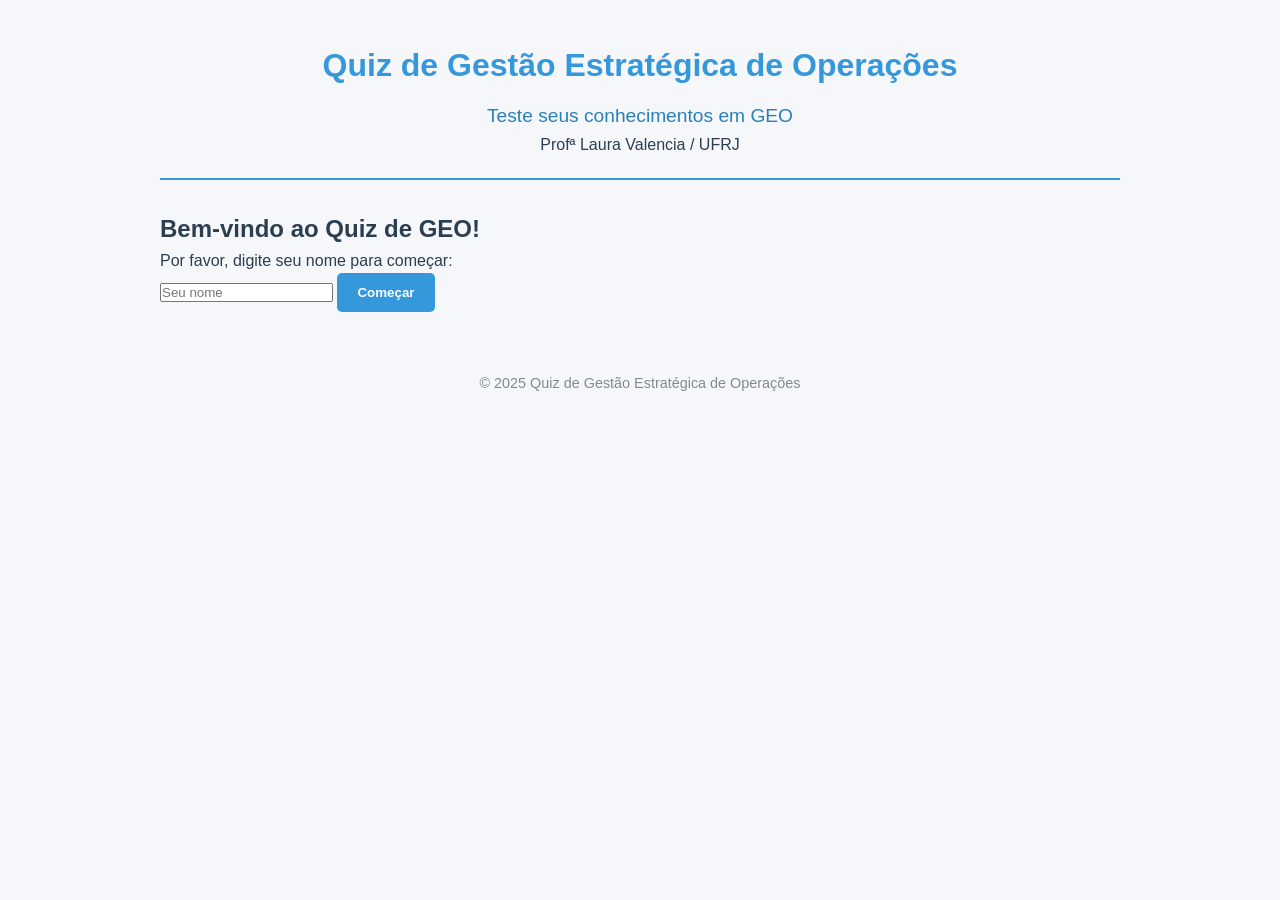
==== index.html @ 1c493c1f "Add files via upload" ====
<!DOCTYPE html>
<html lang="pt-BR">
<head>
    <meta charset="UTF-8">
    <meta name="viewport" content="width=device-width, initial-scale=1.0">
    <title>Quiz de Gestão Estratégica de Operações</title>
    <link rel="stylesheet" href="css/styles.css">
    <link rel="stylesheet" href="https://cdnjs.cloudflare.com/ajax/libs/font-awesome/6.0.0-beta3/css/all.min.css">
</head>
<body>
    <div class="container">
        <header>
            <h1>Quiz de Gestão Estratégica de Operações</h1>
            <p class="subtitle">Teste seus conhecimentos em GEO</p>
            <p class="author">Profª Laura Valencia / UFRJ</p>
        </header>

        <div id="login-screen" class="screen active">
            <div class="login-content">
                <h2>Bem-vindo ao Quiz de GEO!</h2>
                <p>Por favor, digite seu nome para começar:</p>
                <div class="login-form">
                    <input type="text" id="student-name" placeholder="Seu nome">
                    <button id="start-btn" class="action-btn">Começar</button>
                </div>
            </div>
        </div>

        <div id="intro-screen" class="screen">
            <div class="intro-content">
                <h2>Olá, <span id="welcome-name">Aluno</span>!</h2>
                <p>Este quiz contém questões sobre Gestão Estratégica de Operações divididas em 7 tópicos.</p>
                <p>Escolha um tópico para começar:</p>
                
                <div class="topic-grid">
                    <button class="topic-btn" data-topic="topic1">
                        <i class="fas fa-chart-line"></i>
                        <span>Tópico 1</span>
                    </button>
                    <button class="topic-btn" data-topic="topic2">
                        <i class="fas fa-cogs"></i>
                        <span>Tópico 2</span>
                    </button>
                    <button class="topic-btn" data-topic="topic3">
                        <i class="fas fa-tasks"></i>
                        <span>Tópico 3</span>
                    </button>
                    <button class="topic-btn" data-topic="topic4">
                        <i class="fas fa-industry"></i>
                        <span>Tópico 4</span>
                    </button>
                    <button class="topic-btn" data-topic="topic5">
                        <i class="fas fa-project-diagram"></i>
                        <span>Tópico 5</span>
                    </button>
                    <button class="topic-btn" data-topic="topic6">
                        <i class="fas fa-calendar-check"></i>
                        <span>Tópico 6</span>
                    </button>
                    <button class="topic-btn" data-topic="topic8">
                        <i class="fas fa-ship"></i>
                        <span>Tópico 8</span>
                    </button>
                </div>
                
                <div class="instructions">
                    <h3>Instruções:</h3>
                    <ul>
                        <li>Cada tópico contém questões de múltipla escolha, verdadeiro/falso e múltipla assertiva</li>
                        <li>Após responder, você verá a explicação da resposta correta</li>
                        <li>Ao final, você receberá sua pontuação</li>
                    </ul>
                </div>
            </div>
        </div>

        <div id="quiz-screen" class="screen">
            <div class="quiz-header">
                <h2 id="topic-title">Tópico</h2>
                <div class="progress-container">
                    <div class="progress-bar">
                        <div class="progress" id="progress-bar"></div>
                    </div>
                    <span id="question-counter">Questão 1 de 15</span>
                </div>
            </div>

            <div id="question-container">
                <h3 id="question-text">Texto da questão aparecerá aqui</h3>
                <div id="options-container">
                    <!-- Opções serão inseridas dinamicamente pelo JavaScript -->
                </div>
            </div>

            <div class="quiz-footer">
                <button id="home-btn" class="nav-btn"><i class="fas fa-home"></i> Voltar ao Menu</button>
                <div class="navigation-buttons">
                    <button id="prev-btn" class="nav-btn" disabled>Anterior</button>
                    <button id="next-btn" class="nav-btn">Próxima</button>
                </div>
                <button id="submit-btn" class="action-btn">Verificar Resposta</button>
            </div>
        </div>

        <div id="result-screen" class="screen">
            <div class="result-content">
                <h2>Resultados</h2>
                <div class="score-container">
                    <div class="score-circle">
                        <span id="score-value">0</span>
                        <span class="score-total">/15</span>
                    </div>
                    <p id="score-message">Mensagem baseada na pontuação</p>
                </div>

                <div class="result-details">
                    <h3>Detalhes do Desempenho</h3>
                    <div id="result-breakdown">
                        <!-- Detalhes serão inseridos dinamicamente pelo JavaScript -->
                    </div>
                </div>

                <div class="action-buttons">
                    <button id="review-btn" class="action-btn">Revisar Questões</button>
                    <button id="restart-btn" class="action-btn">Voltar ao Início</button>
                </div>
            </div>
        </div>

        <div id="review-screen" class="screen">
            <div class="review-header">
                <h2>Revisão de Questões</h2>
                <button id="back-to-results" class="nav-btn"><i class="fas fa-arrow-left"></i> Voltar aos Resultados</button>
            </div>
            <div id="review-container">
                <!-- Questões para revisão serão inseridas dinamicamente pelo JavaScript -->
            </div>
        </div>

        <footer>
            <p>&copy; 2025 Quiz de Gestão Estratégica de Operações</p>
        </footer>
    </div>

    <script src="js/questions.js"></script>
    <script src="js/app.js"></script>
</body>
</html>
---- css/styles.css ----
/* Estilos gerais */
:root {
    --primary-color: #3498db;
    --secondary-color: #2980b9;
    --accent-color: #e74c3c;
    --light-color: #ecf0f1;
    --dark-color: #2c3e50;
    --correct-color: #27ae60;
    --incorrect-color: #e74c3c;
    --neutral-color: #f39c12;
    --shadow: 0 4px 6px rgba(0, 0, 0, 0.1);
    --transition: all 0.3s ease;
}

* {
    margin: 0;
    padding: 0;
    box-sizing: border-box;
}

body {
    font-family: 'Segoe UI', Tahoma, Geneva, Verdana, sans-serif;
    line-height: 1.6;
    color: var(--dark-color);
    background-color: #f5f7fa;
    min-height: 100vh;
}

.container {
    max-width: 1000px;
    margin: 0 auto;
    padding: 20px;
}

header {
    text-align: center;
    margin-bottom: 30px;
    padding: 20px 0;
    border-bottom: 2px solid var(--primary-color);
}

header h1 {
    color: var(--primary-color);
    margin-bottom: 10px;
}

.subtitle {
    font-size: 1.2rem;
    color: var(--secondary-color);
}

/* Estilos para as telas */
.screen {
    display: none;
    opacity: 0;
    transform: translateY(20px);
    transition: var(--transition);
}

.screen.active {
    display: block;
    opacity: 1;
    transform: translateY(0);
}

/* Tela de introdução */
.intro-content {
    background-color: white;
    border-radius: 10px;
    padding: 30px;
    box-shadow: var(--shadow);
}

.intro-content h2 {
    color: var(--primary-color);
    margin-bottom: 20px;
    text-align: center;
}

.topic-grid {
    display: grid;
    grid-template-columns: repeat(auto-fit, minmax(150px, 1fr));
    gap: 20px;
    margin: 30px 0;
}

.topic-btn {
    display: flex;
    flex-direction: column;
    align-items: center;
    justify-content: center;
    padding: 20px;
    background-color: var(--light-color);
    border: none;
    border-radius: 10px;
    cursor: pointer;
    transition: var(--transition);
    height: 120px;
}

.topic-btn:hover {
    background-color: var(--primary-color);
    color: white;
    transform: translateY(-5px);
}

.topic-btn i {
    font-size: 2rem;
    margin-bottom: 10px;
}

.instructions {
    background-color: var(--light-color);
    border-radius: 10px;
    padding: 20px;
    margin-top: 30px;
}

.instructions h3 {
    color: var(--secondary-color);
    margin-bottom: 10px;
}

.instructions ul {
    padding-left: 20px;
}

/* Tela do quiz */
.quiz-header {
    display: flex;
    flex-direction: column;
    margin-bottom: 20px;
}

.quiz-header h2 {
    color: var(--primary-color);
    margin-bottom: 15px;
}

.progress-container {
    display: flex;
    align-items: center;
    margin-bottom: 20px;
}

.progress-bar {
    flex: 1;
    height: 10px;
    background-color: var(--light-color);
    border-radius: 5px;
    overflow: hidden;
    margin-right: 15px;
}

.progress {
    height: 100%;
    background-color: var(--primary-color);
    width: 0;
    transition: width 0.3s ease;
}

#question-container {
    background-color: white;
    border-radius: 10px;
    padding: 30px;
    margin-bottom: 20px;
    box-shadow: var(--shadow);
}

#question-text {
    margin-bottom: 20px;
}

.option {
    display: flex;
    align-items: flex-start;
    margin-bottom: 15px;
    padding: 15px;
    background-color: var(--light-color);
    border-radius: 8px;
    cursor: pointer;
    transition: var(--transition);
}

.option:hover {
    background-color: #d6e4f0;
}

.option.selected {
    background-color: var(--primary-color);
    color: white;
}

.option.correct {
    background-color: var(--correct-color);
    color: white;
}

.option.incorrect {
    background-color: var(--incorrect-color);
    color: white;
}

.option input {
    margin-right: 10px;
    margin-top: 3px;
}

.option-text {
    flex: 1;
}

.explanation {
    margin-top: 20px;
    padding: 15px;
    background-color: #f8f9fa;
    border-left: 4px solid var(--neutral-color);
    border-radius: 4px;
    display: none;
}

.explanation.show {
    display: block;
    animation: fadeIn 0.5s;
}

@keyframes fadeIn {
    from { opacity: 0; }
    to { opacity: 1; }
}

.quiz-footer {
    display: flex;
    justify-content: space-between;
    align-items: center;
    margin-top: 20px;
    flex-wrap: wrap;
}

.navigation-buttons {
    display: flex;
    gap: 10px;
}

.nav-btn, .action-btn {
    padding: 12px 20px;
    border: none;
    border-radius: 5px;
    cursor: pointer;
    transition: var(--transition);
    font-weight: 600;
}

.nav-btn {
    background-color: var(--light-color);
    color: var(--dark-color);
}

.nav-btn:hover:not(:disabled) {
    background-color: #d6e4f0;
}

.nav-btn:disabled {
    opacity: 0.5;
    cursor: not-allowed;
}

#home-btn {
    background-color: #e8f4ff;
    border: 1px solid #c0d8f0;
    color: var(--secondary-color);
}

#home-btn:hover {
    background-color: #d0e8ff;
}

.action-btn {
    background-color: var(--primary-color);
    color: white;
}

.action-btn:hover {
    background-color: var(--secondary-color);
}

/* Tela de resultados */
.result-content {
    background-color: white;
    border-radius: 10px;
    padding: 30px;
    box-shadow: var(--shadow);
    text-align: center;
}

.result-content h2 {
    color: var(--primary-color);
    margin-bottom: 30px;
}

.score-container {
    display: flex;
    flex-direction: column;
    align-items: center;
    margin-bottom: 30px;
}

.score-circle {
    width: 150px;
    height: 150px;
    border-radius: 50%;
    background-color: var(--light-color);
    display: flex;
    flex-direction: column;
    justify-content: center;
    align-items: center;
    margin-bottom: 20px;
    box-shadow: var(--shadow);
    position: relative;
}

#score-value {
    font-size: 3rem;
    font-weight: bold;
    color: var(--primary-color);
}

.score-total {
    font-size: 1.5rem;
    color: var(--secondary-color);
}

#score-message {
    font-size: 1.2rem;
    font-weight: 600;
}

.result-details {
    text-align: left;
    margin: 30px 0;
}

.result-details h3 {
    color: var(--secondary-color);
    margin-bottom: 15px;
    text-align: center;
}

.result-item {
    display: flex;
    justify-content: space-between;
    padding: 10px;
    border-bottom: 1px solid #eee;
}

.result-item:last-child {
    border-bottom: none;
}

.result-question {
    flex: 1;
}

.result-status {
    font-weight: bold;
}

.result-status.correct {
    color: var(--correct-color);
}

.result-status.incorrect {
    color: var(--incorrect-color);
}

.action-buttons {
    display: flex;
    justify-content: center;
    gap: 20px;
    margin-top: 30px;
}

/* Tela de revisão */
.review-header {
    display: flex;
    justify-content: space-between;
    align-items: center;
    margin-bottom: 20px;
}

.review-question {
    background-color: white;
    border-radius: 10px;
    padding: 20px;
    margin-bottom: 20px;
    box-shadow: var(--shadow);
}

.review-question h3 {
    margin-bottom: 15px;
    color: var(--dark-color);
}

.review-options {
    margin-bottom: 15px;
}

.review-option {
    padding: 10px;
    margin-bottom: 10px;
    border-radius: 5px;
}

.review-option.correct {
    background-color: rgba(39, 174, 96, 0.2);
    border-left: 4px solid var(--correct-color);
}

.review-option.incorrect {
    background-color: rgba(231, 76, 60, 0.2);
    border-left: 4px solid var(--incorrect-color);
}

.review-option.selected {
    font-weight: bold;
}

.review-explanation {
    background-color: #f8f9fa;
    padding: 15px;
    border-radius: 5px;
    border-left: 4px solid var(--neutral-color);
}

/* Footer */
footer {
    text-align: center;
    margin-top: 40px;
    padding: 20px 0;
    color: #7f8c8d;
    font-size: 0.9rem;
}

/* Responsividade */
@media (max-width: 768px) {
    .container {
        padding: 15px;
    }
    
    header {
        padding: 15px 0;
    }
    
    header h1 {
        font-size: 1.8rem;
    }
    
    .topic-grid {
        grid-template-columns: repeat(2, 1fr);
    }
    
    .quiz-footer {
        flex-direction: column;
        gap: 10px;
    }
    
    .nav-btn, .action-btn {
        width: 100%;
        margin-bottom: 10px;
    }
    
    .action-buttons {
        flex-direction: column;
    }
    
    .score-circle {
        width: 120px;
        height: 120px;
    }
    
    .navigation-buttons {
        width: 100%;
        justify-content: space-between;
    }
}

@media (max-width: 480px) {
    header h1 {
        font-size: 1.5rem;
    }
    
    .topic-grid {
        grid-template-columns: 1fr;
    }
    
    #question-container {
        padding: 20px;
    }
    
    .option {
        padding: 12px;
    }
}
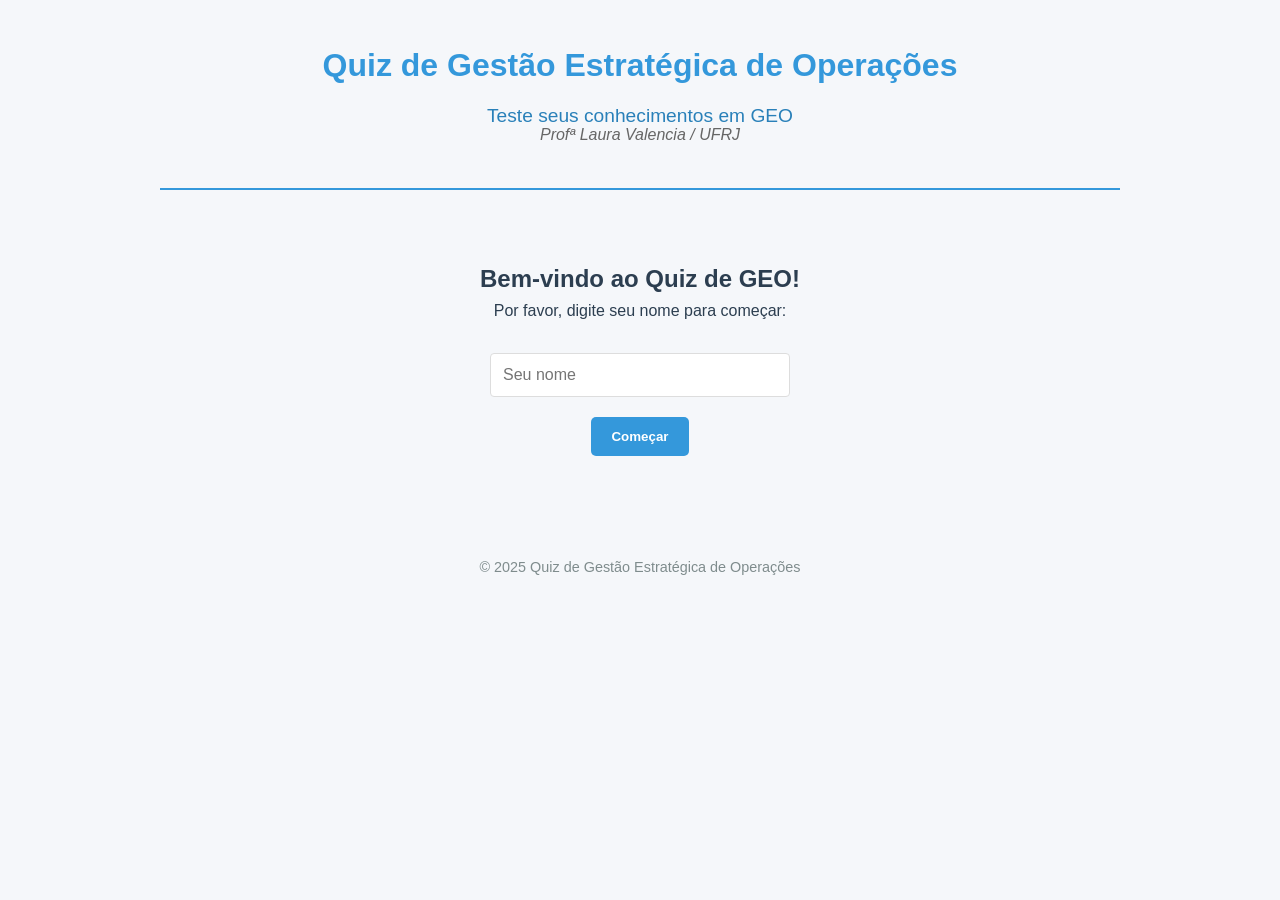
==== commit ab4a0a13: "Add files via upload" ====
--- a/index.html
+++ b/index.html
@@ -5,6 +5,7 @@
     <meta name="viewport" content="width=device-width, initial-scale=1.0">
     <title>Quiz de Gestão Estratégica de Operações</title>
     <link rel="stylesheet" href="css/styles.css">
+    <link rel="stylesheet" href="css/login-styles.css">
     <link rel="stylesheet" href="https://cdnjs.cloudflare.com/ajax/libs/font-awesome/6.0.0-beta3/css/all.min.css">
 </head>
 <body>
--- a/css/login-styles.css
+++ b/css/login-styles.css
@@ -0,0 +1,32 @@
+.author {
+    font-style: italic;
+    color: #666;
+    text-align: center;
+    margin-top: -10px;
+    margin-bottom: 20px;
+}
+
+/* Estilos para a tela de login */
+.login-content {
+    text-align: center;
+    padding: 40px 20px;
+}
+
+.login-form {
+    margin-top: 30px;
+}
+
+.login-form input {
+    padding: 12px;
+    width: 80%;
+    max-width: 300px;
+    border: 1px solid #ddd;
+    border-radius: 4px;
+    font-size: 16px;
+    margin-bottom: 20px;
+}
+
+#start-btn {
+    display: block;
+    margin: 0 auto;
+}
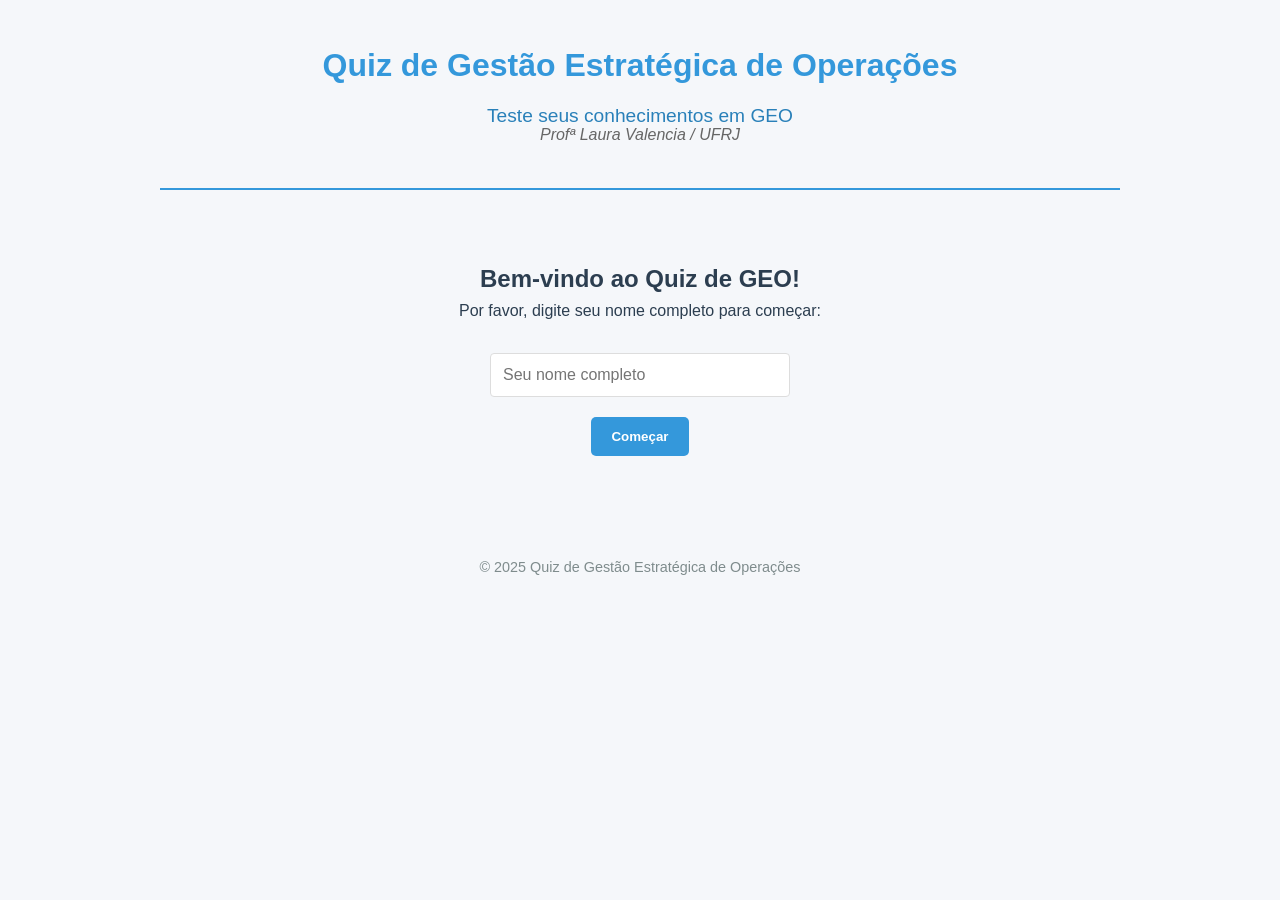
==== commit ca141836: "Add files via upload" ====
--- a/index.html
+++ b/index.html
@@ -19,9 +19,9 @@
         <div id="login-screen" class="screen active">
             <div class="login-content">
                 <h2>Bem-vindo ao Quiz de GEO!</h2>
-                <p>Por favor, digite seu nome para começar:</p>
+                <p>Por favor, digite seu nome completo para começar:</p>
                 <div class="login-form">
-                    <input type="text" id="student-name" placeholder="Seu nome">
+                    <input type="text" id="student-name" placeholder="Seu nome completo">
                     <button id="start-btn" class="action-btn">Começar</button>
                 </div>
             </div>
@@ -30,44 +30,36 @@
         <div id="intro-screen" class="screen">
             <div class="intro-content">
                 <h2>Olá, <span id="welcome-name">Aluno</span>!</h2>
-                <p>Este quiz contém questões sobre Gestão Estratégica de Operações divididas em 7 tópicos.</p>
+                <p>Este quiz contém questões sobre Gestão Estratégica de Operações divididas em 5 tópicos.</p>
                 <p>Escolha um tópico para começar:</p>
                 
                 <div class="topic-grid">
-                    <button class="topic-btn" data-topic="topic1">
-                        <i class="fas fa-chart-line"></i>
-                        <span>Tópico 1</span>
-                    </button>
-                    <button class="topic-btn" data-topic="topic2">
-                        <i class="fas fa-cogs"></i>
-                        <span>Tópico 2</span>
-                    </button>
                     <button class="topic-btn" data-topic="topic3">
                         <i class="fas fa-tasks"></i>
-                        <span>Tópico 3</span>
+                        <span>Tópico 3: Introdução à GEO</span>
                     </button>
                     <button class="topic-btn" data-topic="topic4">
                         <i class="fas fa-industry"></i>
-                        <span>Tópico 4</span>
+                        <span>Tópico 4: Localização Industrial</span>
                     </button>
                     <button class="topic-btn" data-topic="topic5">
                         <i class="fas fa-project-diagram"></i>
-                        <span>Tópico 5</span>
+                        <span>Tópico 5: Arranjo Físico</span>
                     </button>
                     <button class="topic-btn" data-topic="topic6">
                         <i class="fas fa-calendar-check"></i>
-                        <span>Tópico 6</span>
+                        <span>Tópico 6: PCP</span>
                     </button>
                     <button class="topic-btn" data-topic="topic8">
                         <i class="fas fa-ship"></i>
-                        <span>Tópico 8</span>
+                        <span>Tópico 8: Jogo do Barco</span>
                     </button>
                 </div>
                 
                 <div class="instructions">
                     <h3>Instruções:</h3>
                     <ul>
-                        <li>Cada tópico contém questões de múltipla escolha, verdadeiro/falso e múltipla assertiva</li>
+                        <li>Cada tópico contém 25 questões de múltipla escolha, verdadeiro/falso e múltipla assertiva</li>
                         <li>Após responder, você verá a explicação da resposta correta</li>
                         <li>Ao final, você receberá sua pontuação</li>
                     </ul>
@@ -82,7 +74,7 @@
                     <div class="progress-bar">
                         <div class="progress" id="progress-bar"></div>
                     </div>
-                    <span id="question-counter">Questão 1 de 15</span>
+                    <span id="question-counter">Questão 1 de 25</span>
                 </div>
             </div>
 
@@ -109,7 +101,7 @@
                 <div class="score-container">
                     <div class="score-circle">
                         <span id="score-value">0</span>
-                        <span class="score-total">/15</span>
+                        <span class="score-total">/25</span>
                     </div>
                     <p id="score-message">Mensagem baseada na pontuação</p>
                 </div>
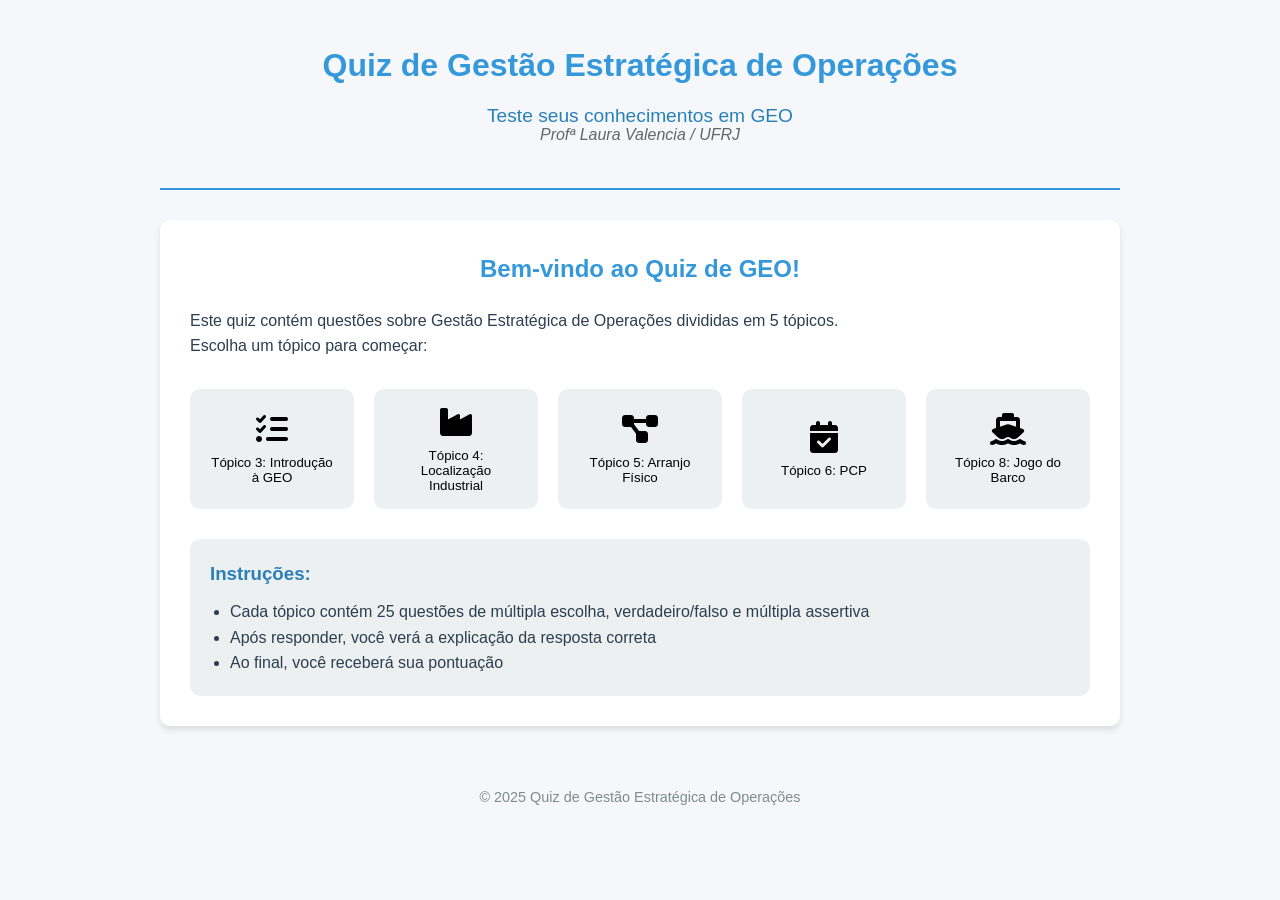
==== commit 7b8d23ae: "Add files via upload" ====
--- a/index.html
+++ b/index.html
@@ -16,20 +16,10 @@
             <p class="author">Profª Laura Valencia / UFRJ</p>
         </header>
 
-        <div id="login-screen" class="screen active">
-            <div class="login-content">
+        <!-- Tela de seleção de tópicos (agora é a tela inicial) -->
+        <div id="intro-screen" class="screen active">
+            <div class="intro-content">
                 <h2>Bem-vindo ao Quiz de GEO!</h2>
-                <p>Por favor, digite seu nome completo para começar:</p>
-                <div class="login-form">
-                    <input type="text" id="student-name" placeholder="Seu nome completo">
-                    <button id="start-btn" class="action-btn">Começar</button>
-                </div>
-            </div>
-        </div>
-
-        <div id="intro-screen" class="screen">
-            <div class="intro-content">
-                <h2>Olá, <span id="welcome-name">Aluno</span>!</h2>
                 <p>Este quiz contém questões sobre Gestão Estratégica de Operações divididas em 5 tópicos.</p>
                 <p>Escolha um tópico para começar:</p>
                 
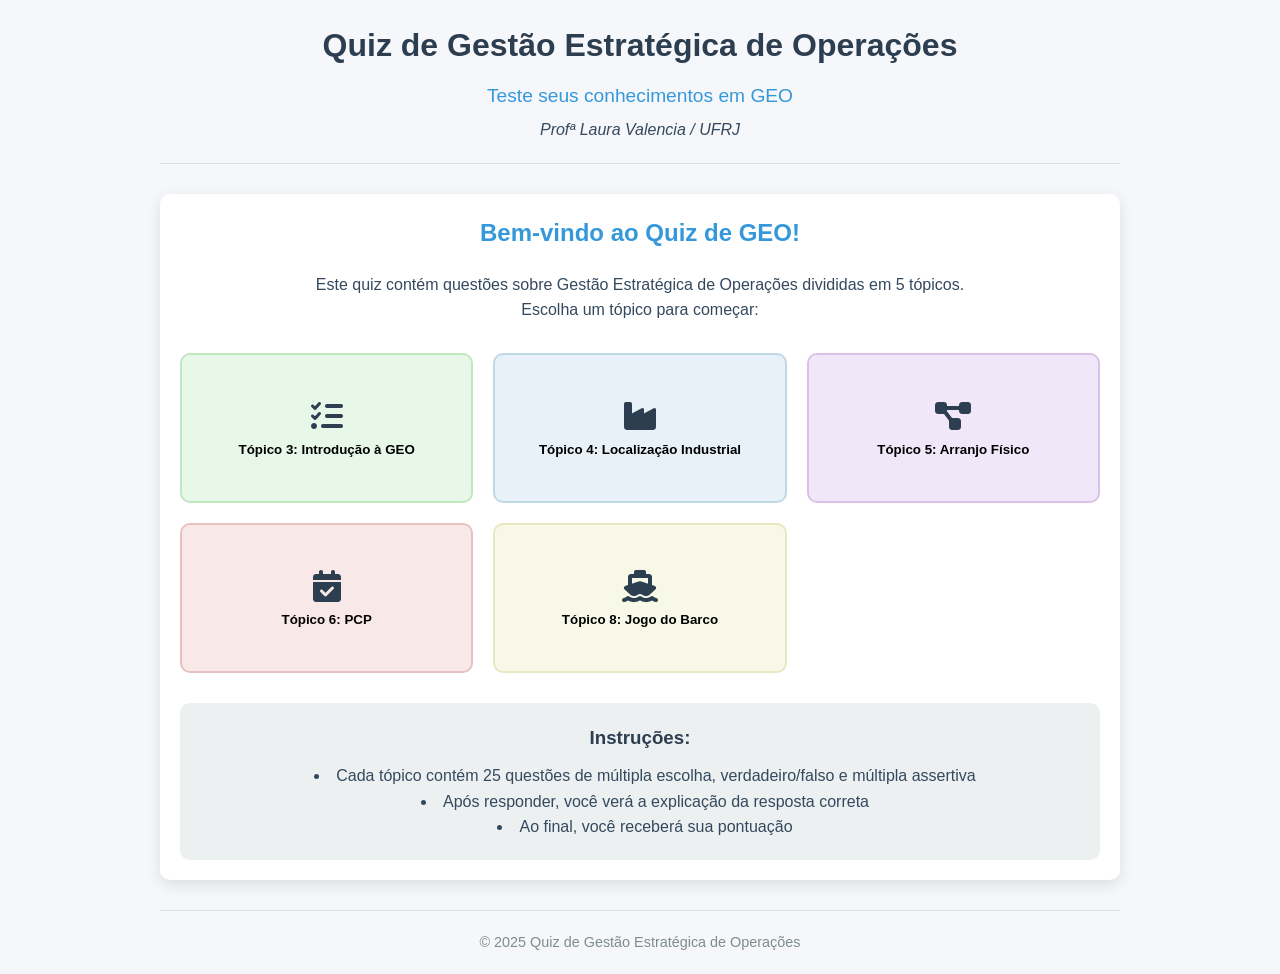
==== commit ec216bed: "Add files via upload" ====
--- a/index.html
+++ b/index.html
@@ -4,8 +4,478 @@
     <meta charset="UTF-8">
     <meta name="viewport" content="width=device-width, initial-scale=1.0">
     <title>Quiz de Gestão Estratégica de Operações</title>
-    <link rel="stylesheet" href="css/styles.css">
-    <link rel="stylesheet" href="css/login-styles.css">
+    <style>
+        /* Estilos gerais */
+        :root {
+            --primary-color: #2c3e50;
+            --secondary-color: #3498db;
+            --accent-color: #e74c3c;
+            --light-color: #ecf0f1;
+            --dark-color: #34495e;
+            --correct-color: #2ecc71;
+            --incorrect-color: #e74c3c;
+        }
+        
+        * {
+            box-sizing: border-box;
+            margin: 0;
+            padding: 0;
+        }
+        
+        body {
+            font-family: 'Segoe UI', Tahoma, Geneva, Verdana, sans-serif;
+            line-height: 1.6;
+            color: var(--dark-color);
+            background-color: #f5f7fa;
+        }
+        
+        .container {
+            max-width: 1000px;
+            margin: 0 auto;
+            padding: 20px;
+        }
+        
+        header {
+            text-align: center;
+            margin-bottom: 30px;
+            padding-bottom: 20px;
+            border-bottom: 1px solid #ddd;
+        }
+        
+        h1 {
+            color: var(--primary-color);
+            margin-bottom: 10px;
+        }
+        
+        .subtitle {
+            color: var(--secondary-color);
+            font-size: 1.2rem;
+            margin-bottom: 5px;
+        }
+        
+        .author {
+            font-style: italic;
+            color: var(--dark-color);
+        }
+        
+        /* Estilos para telas */
+        .screen {
+            display: none;
+            padding: 20px;
+            background-color: white;
+            border-radius: 10px;
+            box-shadow: 0 5px 15px rgba(0, 0, 0, 0.1);
+            margin-bottom: 30px;
+        }
+        
+        .screen.active {
+            display: block;
+        }
+        
+        /* Estilos para tela de tópicos */
+        .intro-content {
+            text-align: center;
+        }
+        
+        .intro-content h2 {
+            color: var(--secondary-color);
+            margin-bottom: 20px;
+        }
+        
+        .topic-grid {
+            display: grid;
+            grid-template-columns: repeat(auto-fit, minmax(250px, 1fr));
+            gap: 20px;
+            margin: 30px 0;
+        }
+        
+        .topic-btn {
+            display: flex;
+            flex-direction: column;
+            align-items: center;
+            justify-content: center;
+            padding: 20px;
+            background-color: white;
+            border: 2px solid var(--light-color);
+            border-radius: 10px;
+            cursor: pointer;
+            transition: all 0.3s ease;
+            height: 150px;
+        }
+        
+        .topic-btn:hover {
+            transform: translateY(-5px);
+            box-shadow: 0 10px 20px rgba(0, 0, 0, 0.1);
+        }
+        
+        .topic-btn:nth-child(1) {
+            background-color: #e8f8e8;
+            border-color: #c1e7c1;
+        }
+        
+        .topic-btn:nth-child(2) {
+            background-color: #e8f0f8;
+            border-color: #c1d9e7;
+        }
+        
+        .topic-btn:nth-child(3) {
+            background-color: #f0e8f8;
+            border-color: #d9c1e7;
+        }
+        
+        .topic-btn:nth-child(4) {
+            background-color: #f8e8e8;
+            border-color: #e7c1c1;
+        }
+        
+        .topic-btn:nth-child(5) {
+            background-color: #f8f8e8;
+            border-color: #e7e7c1;
+        }
+        
+        .topic-btn i {
+            font-size: 2rem;
+            margin-bottom: 10px;
+            color: var(--primary-color);
+        }
+        
+        .topic-btn span {
+            font-weight: bold;
+            text-align: center;
+        }
+        
+        .instructions {
+            background-color: var(--light-color);
+            padding: 20px;
+            border-radius: 10px;
+            margin-top: 20px;
+        }
+        
+        .instructions h3 {
+            margin-bottom: 10px;
+            color: var(--primary-color);
+        }
+        
+        .instructions ul {
+            list-style-position: inside;
+            margin-left: 10px;
+        }
+        
+        /* Estilos para tela de quiz */
+        .quiz-header {
+            display: flex;
+            justify-content: space-between;
+            align-items: center;
+            margin-bottom: 20px;
+            flex-wrap: wrap;
+        }
+        
+        .quiz-header h2 {
+            color: var(--primary-color);
+            margin-bottom: 10px;
+        }
+        
+        .progress-container {
+            width: 100%;
+            margin-top: 10px;
+        }
+        
+        .progress-bar {
+            width: 100%;
+            height: 10px;
+            background-color: var(--light-color);
+            border-radius: 5px;
+            overflow: hidden;
+            margin-bottom: 5px;
+        }
+        
+        .progress {
+            height: 100%;
+            background-color: var(--secondary-color);
+            width: 0;
+            transition: width 0.3s ease;
+        }
+        
+        #question-counter {
+            font-size: 0.9rem;
+            color: var(--dark-color);
+        }
+        
+        #question-container {
+            margin-bottom: 30px;
+        }
+        
+        #question-text {
+            font-size: 1.2rem;
+            margin-bottom: 20px;
+            line-height: 1.5;
+        }
+        
+        .option {
+            display: flex;
+            align-items: flex-start;
+            padding: 15px;
+            margin-bottom: 10px;
+            background-color: var(--light-color);
+            border-radius: 5px;
+            cursor: pointer;
+            transition: background-color 0.3s ease;
+        }
+        
+        .option:hover {
+            background-color: #dfe6e9;
+        }
+        
+        .option.selected {
+            background-color: #d6eaf8;
+            border: 2px solid var(--secondary-color);
+        }
+        
+        .option.correct {
+            background-color: #d5f5e3;
+            border: 2px solid var(--correct-color);
+        }
+        
+        .option.incorrect {
+            background-color: #fadbd8;
+            border: 2px solid var(--incorrect-color);
+        }
+        
+        .option input {
+            margin-right: 10px;
+            margin-top: 3px;
+        }
+        
+        .option-text {
+            flex: 1;
+        }
+        
+        .explanation {
+            display: none;
+            padding: 15px;
+            margin-top: 20px;
+            background-color: #f8f9fa;
+            border-left: 5px solid var(--secondary-color);
+            border-radius: 5px;
+        }
+        
+        .explanation.show {
+            display: block;
+        }
+        
+        .quiz-footer {
+            display: flex;
+            justify-content: space-between;
+            align-items: center;
+            margin-top: 30px;
+        }
+        
+        .navigation-buttons {
+            display: flex;
+            gap: 10px;
+        }
+        
+        .nav-btn {
+            padding: 10px 15px;
+            background-color: var(--light-color);
+            border: none;
+            border-radius: 5px;
+            cursor: pointer;
+            transition: background-color 0.3s ease;
+        }
+        
+        .nav-btn:hover:not(:disabled) {
+            background-color: #dfe6e9;
+        }
+        
+        .nav-btn:disabled {
+            opacity: 0.5;
+            cursor: not-allowed;
+        }
+        
+        .action-btn {
+            padding: 10px 20px;
+            background-color: var(--secondary-color);
+            color: white;
+            border: none;
+            border-radius: 5px;
+            cursor: pointer;
+            transition: background-color 0.3s ease;
+        }
+        
+        .action-btn:hover {
+            background-color: #2980b9;
+        }
+        
+        /* Estilos para tela de resultados */
+        .result-content {
+            text-align: center;
+        }
+        
+        .result-content h2 {
+            color: var(--primary-color);
+            margin-bottom: 30px;
+        }
+        
+        .score-container {
+            margin-bottom: 30px;
+        }
+        
+        .score-circle {
+            width: 150px;
+            height: 150px;
+            border-radius: 50%;
+            background-color: var(--light-color);
+            display: flex;
+            flex-direction: column;
+            justify-content: center;
+            align-items: center;
+            margin: 0 auto 20px;
+            border: 10px solid var(--secondary-color);
+        }
+        
+        #score-value {
+            font-size: 3rem;
+            font-weight: bold;
+            color: var(--primary-color);
+            line-height: 1;
+        }
+        
+        .score-total {
+            font-size: 1.5rem;
+            color: var(--dark-color);
+        }
+        
+        #score-message {
+            font-size: 1.2rem;
+            color: var(--dark-color);
+            margin-bottom: 20px;
+        }
+        
+        .result-details {
+            text-align: left;
+            margin-bottom: 30px;
+        }
+        
+        .result-details h3 {
+            margin-bottom: 15px;
+            color: var(--primary-color);
+        }
+        
+        .result-item {
+            display: flex;
+            justify-content: space-between;
+            padding: 10px;
+            border-bottom: 1px solid #ddd;
+        }
+        
+        .result-status.correct {
+            color: var(--correct-color);
+        }
+        
+        .result-status.incorrect {
+            color: var(--incorrect-color);
+        }
+        
+        .action-buttons {
+            display: flex;
+            justify-content: center;
+            gap: 20px;
+        }
+        
+        /* Estilos para tela de revisão */
+        .review-header {
+            display: flex;
+            justify-content: space-between;
+            align-items: center;
+            margin-bottom: 30px;
+        }
+        
+        .review-header h2 {
+            color: var(--primary-color);
+        }
+        
+        .review-question {
+            margin-bottom: 30px;
+            padding-bottom: 20px;
+            border-bottom: 1px solid #ddd;
+        }
+        
+        .review-question h3 {
+            margin-bottom: 15px;
+            color: var(--primary-color);
+        }
+        
+        .review-option {
+            padding: 10px;
+            margin-bottom: 10px;
+            background-color: var(--light-color);
+            border-radius: 5px;
+        }
+        
+        .review-option.correct {
+            background-color: #d5f5e3;
+            border-left: 5px solid var(--correct-color);
+        }
+        
+        .review-option.incorrect {
+            background-color: #fadbd8;
+            border-left: 5px solid var(--incorrect-color);
+        }
+        
+        .review-option.selected {
+            border: 2px solid var(--secondary-color);
+        }
+        
+        .review-explanation {
+            padding: 15px;
+            margin-top: 15px;
+            background-color: #f8f9fa;
+            border-left: 5px solid var(--secondary-color);
+            border-radius: 5px;
+        }
+        
+        /* Rodapé */
+        footer {
+            text-align: center;
+            margin-top: 30px;
+            padding-top: 20px;
+            border-top: 1px solid #ddd;
+            color: #7f8c8d;
+            font-size: 0.9rem;
+        }
+        
+        /* Responsividade */
+        @media (max-width: 768px) {
+            .topic-grid {
+                grid-template-columns: 1fr;
+            }
+            
+            .quiz-header {
+                flex-direction: column;
+                align-items: flex-start;
+            }
+            
+            .quiz-footer {
+                flex-direction: column;
+                gap: 15px;
+            }
+            
+            .navigation-buttons {
+                width: 100%;
+                justify-content: space-between;
+            }
+            
+            .action-btn {
+                width: 100%;
+            }
+            
+            .action-buttons {
+                flex-direction: column;
+                width: 100%;
+            }
+        }
+    </style>
     <link rel="stylesheet" href="https://cdnjs.cloudflare.com/ajax/libs/font-awesome/6.0.0-beta3/css/all.min.css">
 </head>
 <body>
@@ -24,23 +494,23 @@
                 <p>Escolha um tópico para começar:</p>
                 
                 <div class="topic-grid">
-                    <button class="topic-btn" data-topic="topic3">
+                    <button class="topic-btn" onclick="startQuiz('topic3')">
                         <i class="fas fa-tasks"></i>
                         <span>Tópico 3: Introdução à GEO</span>
                     </button>
-                    <button class="topic-btn" data-topic="topic4">
+                    <button class="topic-btn" onclick="startQuiz('topic4')">
                         <i class="fas fa-industry"></i>
                         <span>Tópico 4: Localização Industrial</span>
                     </button>
-                    <button class="topic-btn" data-topic="topic5">
+                    <button class="topic-btn" onclick="startQuiz('topic5')">
                         <i class="fas fa-project-diagram"></i>
                         <span>Tópico 5: Arranjo Físico</span>
                     </button>
-                    <button class="topic-btn" data-topic="topic6">
+                    <button class="topic-btn" onclick="startQuiz('topic6')">
                         <i class="fas fa-calendar-check"></i>
                         <span>Tópico 6: PCP</span>
                     </button>
-                    <button class="topic-btn" data-topic="topic8">
+                    <button class="topic-btn" onclick="startQuiz('topic8')">
                         <i class="fas fa-ship"></i>
                         <span>Tópico 8: Jogo do Barco</span>
                     </button>
@@ -76,12 +546,12 @@
             </div>
 
             <div class="quiz-footer">
-                <button id="home-btn" class="nav-btn"><i class="fas fa-home"></i> Voltar ao Menu</button>
+                <button id="home-btn" class="nav-btn" onclick="goToIntroScreen()"><i class="fas fa-home"></i> Voltar ao Menu</button>
                 <div class="navigation-buttons">
-                    <button id="prev-btn" class="nav-btn" disabled>Anterior</button>
-                    <button id="next-btn" class="nav-btn">Próxima</button>
+                    <button id="prev-btn" class="nav-btn" onclick="showPreviousQuestion()" disabled>Anterior</button>
+                    <button id="next-btn" class="nav-btn" onclick="showNextQuestion()">Próxima</button>
                 </div>
-                <button id="submit-btn" class="action-btn">Verificar Resposta</button>
+                <button id="submit-btn" class="action-btn" onclick="checkAnswer()">Verificar Resposta</button>
             </div>
         </div>
 
@@ -104,8 +574,8 @@
                 </div>
 
                 <div class="action-buttons">
-                    <button id="review-btn" class="action-btn">Revisar Questões</button>
-                    <button id="restart-btn" class="action-btn">Voltar ao Início</button>
+                    <button id="review-btn" class="action-btn" onclick="showReviewScreen()">Revisar Questões</button>
+                    <button id="restart-btn" class="action-btn" onclick="goToIntroScreen()">Voltar ao Início</button>
                 </div>
             </div>
         </div>
@@ -113,7 +583,7 @@
         <div id="review-screen" class="screen">
             <div class="review-header">
                 <h2>Revisão de Questões</h2>
-                <button id="back-to-results" class="nav-btn"><i class="fas fa-arrow-left"></i> Voltar aos Resultados</button>
+                <button id="back-to-results" class="nav-btn" onclick="showResultScreen()"><i class="fas fa-arrow-left"></i> Voltar aos Resultados</button>
             </div>
             <div id="review-container">
                 <!-- Questões para revisão serão inseridas dinamicamente pelo JavaScript -->
@@ -125,7 +595,426 @@
         </footer>
     </div>
 
+    <script>
+        // Variáveis globais
+        let currentTopic = '';
+        let currentQuestions = [];
+        let currentQuestionIndex = 0;
+        let userAnswers = [];
+        let score = 0;
+        let reviewMode = false;
+
+        // Configuração dos tópicos
+        const quizConfig = {
+            topicNames: {
+                topic3: "Tópico 3: Introdução à GEO",
+                topic4: "Tópico 4: Localização Industrial",
+                topic5: "Tópico 5: Arranjo Físico",
+                topic6: "Tópico 6: PCP",
+                topic8: "Tópico 8: Jogo do Barco"
+            }
+        };
+
+        // Função para mostrar uma tela e esconder as outras
+        function showScreen(screenId) {
+            // Esconder todas as telas
+            document.querySelectorAll('.screen').forEach(screen => {
+                screen.classList.remove('active');
+            });
+            
+            // Mostrar a tela desejada
+            document.getElementById(screenId).classList.add('active');
+        }
+
+        // Iniciar o quiz com o tópico selecionado
+        function startQuiz(topic) {
+            currentTopic = topic;
+            currentQuestions = questions[topic];
+            currentQuestionIndex = 0;
+            userAnswers = Array(currentQuestions.length).fill(null);
+            score = 0;
+            reviewMode = false;
+
+            // Atualizar título do tópico
+            document.getElementById('topic-title').textContent = quizConfig.topicNames[topic];
+
+            // Mostrar a tela do quiz
+            showScreen('quiz-screen');
+            
+            // Mostrar a primeira questão
+            showQuestion(0);
+        }
+
+        // Mostrar uma questão específica
+        function showQuestion(index) {
+            const question = currentQuestions[index];
+            
+            // Atualizar contador e barra de progresso
+            document.getElementById('question-counter').textContent = `Questão ${index + 1} de ${currentQuestions.length}`;
+            document.getElementById('progress-bar').style.width = `${((index + 1) / currentQuestions.length) * 100}%`;
+            
+            // Atualizar texto da questão
+            document.getElementById('question-text').innerHTML = question.question;
+            
+            // Limpar e preencher opções
+            const optionsContainer = document.getElementById('options-container');
+            optionsContainer.innerHTML = '';
+            
+            if (question.type === 'multiple') {
+                question.options.forEach((option, i) => {
+                    optionsContainer.innerHTML += `
+                        <div class="option" onclick="selectOption(${i})">
+                            <input type="radio" name="question-${index}" id="option-${index}-${i}" value="${i}">
+                            <label for="option-${index}-${i}" class="option-text">${option}</label>
+                        </div>
+                    `;
+                });
+            } else if (question.type === 'truefalse') {
+                optionsContainer.innerHTML += `
+                    <div class="option" onclick="selectOption(true)">
+                        <input type="radio" name="question-${index}" id="option-${index}-true" value="true">
+                        <label for="option-${index}-true" class="option-text">Verdadeiro</label>
+                    </div>
+                    <div class="option" onclick="selectOption(false)">
+                        <input type="radio" name="question-${index}" id="option-${index}-false" value="false">
+                        <label for="option-${index}-false" class="option-text">Falso</label>
+                    </div>
+                `;
+            } else if (question.type === 'multipleassertive') {
+                question.options.forEach((option, i) => {
+                    optionsContainer.innerHTML += `
+                        <div class="option" onclick="selectOption(${i})">
+                            <input type="radio" name="question-${index}" id="option-${index}-${i}" value="${i}">
+                            <label for="option-${index}-${i}" class="option-text">${option}</label>
+                        </div>
+                    `;
+                });
+            }
+            
+            // Adicionar explicação (inicialmente oculta)
+            optionsContainer.innerHTML += `
+                <div class="explanation" id="explanation">
+                    ${question.explanation}
+                </div>
+            `;
+            
+            // Atualizar estado dos botões de navegação
+            document.getElementById('prev-btn').disabled = index === 0;
+            document.getElementById('next-btn').disabled = index === currentQuestions.length - 1;
+            
+            // Se o usuário já respondeu esta questão, marcar a resposta selecionada
+            if (userAnswers[index] !== null) {
+                const options = document.querySelectorAll('.option');
+                options.forEach((option, i) => {
+                    const input = option.querySelector('input');
+                    if (question.type === 'truefalse') {
+                        if ((input.value === 'true' && userAnswers[index] === true) || 
+                            (input.value === 'false' && userAnswers[index] === false)) {
+                            option.classList.add('selected');
+                            input.checked = true;
+                        }
+                    } else {
+                        if (i === userAnswers[index]) {
+                            option.classList.add('selected');
+                            input.checked = true;
+                        }
+                    }
+                });
+            }
+            
+            // Configurar botão de verificação
+            document.getElementById('submit-btn').textContent = userAnswers[index] !== null ? 'Verificar Novamente' : 'Verificar Resposta';
+        }
+
+        // Selecionar uma opção
+        function selectOption(optionIndex) {
+            const options = document.querySelectorAll('.option');
+            
+            // Remover seleção anterior
+            options.forEach(opt => {
+                opt.classList.remove('selected');
+                const radioInput = opt.querySelector('input');
+                if (radioInput) {
+                    radioInput.checked = false;
+                }
+            });
+            
+            // Marcar esta opção como selecionada
+            if (typeof optionIndex === 'boolean') {
+                // Para verdadeiro/falso
+                const selectedOption = document.querySelector(`.option input[value="${optionIndex}"]`).parentNode;
+                selectedOption.classList.add('selected');
+                selectedOption.querySelector('input').checked = true;
+            } else {
+                // Para múltipla escolha
+                options[optionIndex].classList.add('selected');
+                options[optionIndex].querySelector('input').checked = true;
+            }
+            
+            // Armazenar resposta do usuário
+            userAnswers[currentQuestionIndex] = optionIndex;
+        }
+
+        // Verificar resposta
+        function checkAnswer() {
+            const currentQuestion = currentQuestions[currentQuestionIndex];
+            const userAnswer = userAnswers[currentQuestionIndex];
+            
+            // Verificar se o usuário selecionou uma resposta
+            if (userAnswer === null) {
+                alert('Por favor, selecione uma resposta antes de verificar.');
+                return;
+            }
+            
+            const options = document.querySelectorAll('.option');
+            const explanation = document.getElementById('explanation');
+            
+            // Marcar resposta correta e incorreta
+            options.forEach((option, i) => {
+                const input = option.querySelector('input');
+                let isCorrect = false;
+                
+                if (currentQuestion.type === 'truefalse') {
+                    // Para verdadeiro/falso
+                    isCorrect = (input.value === 'true' && currentQuestion.answer === true) || 
+                                (input.value === 'false' && currentQuestion.answer === false);
+                } else {
+                    // Para múltipla escolha
+                    isCorrect = i === currentQuestion.answer;
+                }
+                
+                if (isCorrect) {
+                    option.classList.add('correct');
+                } else if ((currentQuestion.type === 'truefalse' && 
+                           ((input.value === 'true' && userAnswer === true) || 
+                            (input.value === 'false' && userAnswer === false))) || 
+                           (currentQuestion.type !== 'truefalse' && i === userAnswer)) {
+                    option.classList.add('incorrect');
+                }
+            });
+            
+            // Mostrar explicação
+            explanation.classList.add('show');
+            
+            // Desabilitar cliques nas opções após verificar
+            options.forEach(option => {
+                option.style.pointerEvents = 'none';
+            });
+            
+            // Mudar texto do botão para próxima questão
+            const submitBtn = document.getElementById('submit-btn');
+            submitBtn.textContent = 'Próxima Questão';
+            submitBtn.onclick = function() {
+                if (currentQuestionIndex < currentQuestions.length - 1) {
+                    showNextQuestion();
+                } else {
+                    calculateScore();
+                    showResultScreen();
+                }
+            };
+        }
+
+        // Mostrar questão anterior
+        function showPreviousQuestion() {
+            if (currentQuestionIndex > 0) {
+                currentQuestionIndex--;
+                showQuestion(currentQuestionIndex);
+            }
+        }
+
+        // Mostrar próxima questão
+        function showNextQuestion() {
+            if (currentQuestionIndex < currentQuestions.length - 1) {
+                currentQuestionIndex++;
+                showQuestion(currentQuestionIndex);
+                
+                // Resetar o botão de verificação
+                document.getElementById('submit-btn').textContent = userAnswers[currentQuestionIndex] !== null ? 'Verificar Novamente' : 'Verificar Resposta';
+                document.getElementById('submit-btn').onclick = checkAnswer;
+            }
+        }
+
+        // Calcular pontuação
+        function calculateScore() {
+            score = 0;
+            
+            currentQuestions.forEach((question, index) => {
+                const userAnswer = userAnswers[index];
+                
+                if (userAnswer === null) return; // Pular questões não respondidas
+                
+                let isCorrect = false;
+                
+                if (question.type === 'truefalse') {
+                    isCorrect = userAnswer === question.answer;
+                } else {
+                    isCorrect = userAnswer === question.answer;
+                }
+                
+                if (isCorrect) {
+                    score++;
+                }
+            });
+        }
+
+        // Função para voltar ao menu inicial
+        function goToIntroScreen() {
+            // Resetar o estado do quiz
+            currentTopic = '';
+            currentQuestions = [];
+            currentQuestionIndex = 0;
+            userAnswers = [];
+            score = 0;
+            reviewMode = false;
+            
+            // Mostrar a tela inicial
+            showScreen('intro-screen');
+        }
+
+        // Mostrar tela de resultados
+        function showResultScreen() {
+            // Atualizar pontuação
+            document.getElementById('score-value').textContent = score;
+            
+            // Definir mensagem com base na pontuação
+            const percentage = (score / currentQuestions.length) * 100;
+            if (percentage >= 90) {
+                document.getElementById('score-message').textContent = 'Excelente! Você domina o assunto!';
+            } else if (percentage >= 70) {
+                document.getElementById('score-message').textContent = 'Muito bom! Você tem um bom conhecimento!';
+            } else if (percentage >= 50) {
+                document.getElementById('score-message').textContent = 'Bom! Continue estudando para melhorar.';
+            } else {
+                document.getElementById('score-message').textContent = 'Continue estudando. Você pode melhorar!';
+            }
+            
+            // Preencher detalhes do desempenho
+            const resultBreakdown = document.getElementById('result-breakdown');
+            resultBreakdown.innerHTML = '';
+            
+            currentQuestions.forEach((question, index) => {
+                const userAnswer = userAnswers[index];
+                
+                if (userAnswer === null) {
+                    // Questão não respondida
+                    resultBreakdown.innerHTML += `
+                        <div class="result-item">
+                            <span class="result-question">Questão ${index + 1}</span>
+                            <span class="result-status">Não respondida</span>
+                        </div>
+                    `;
+                    return;
+                }
+                
+                let isCorrect = false;
+                
+                if (question.type === 'truefalse') {
+                    isCorrect = userAnswer === question.answer;
+                } else {
+                    isCorrect = userAnswer === question.answer;
+                }
+                
+                resultBreakdown.innerHTML += `
+                    <div class="result-item">
+                        <span class="result-question">Questão ${index + 1}</span>
+                        <span class="result-status ${isCorrect ? 'correct' : 'incorrect'}">${isCorrect ? 'Correta' : 'Incorreta'}</span>
+                    </div>
+                `;
+            });
+            
+            // Mostrar tela de resultados
+            showScreen('result-screen');
+        }
+
+        // Mostrar tela de revisão
+        function showReviewScreen() {
+            reviewMode = true;
+            const reviewContainer = document.getElementById('review-container');
+            reviewContainer.innerHTML = '';
+            
+            currentQuestions.forEach((question, index) => {
+                const userAnswer = userAnswers[index];
+                
+                let isCorrect = false;
+                if (userAnswer !== null) {
+                    if (question.type === 'truefalse') {
+                        isCorrect = userAnswer === question.answer;
+                    } else {
+                        isCorrect = userAnswer === question.answer;
+                    }
+                }
+                
+                let reviewOptionsHTML = '';
+                
+                if (question.type === 'multiple' || question.type === 'multipleassertive') {
+                    question.options.forEach((option, i) => {
+                        let optionClass = '';
+                        if (i === question.answer) {
+                            optionClass = 'correct';
+                        } else if (userAnswer !== null && i === userAnswer && i !== question.answer) {
+                            optionClass = 'incorrect';
+                        }
+                        
+                        if (userAnswer !== null && i === userAnswer) {
+                            optionClass += ' selected';
+                        }
+                        
+                        reviewOptionsHTML += `
+                            <div class="review-option ${optionClass}">
+                                ${option}
+                            </div>
+                        `;
+                    });
+                } else if (question.type === 'truefalse') {
+                    let trueClass = '';
+                    let falseClass = '';
+                    
+                    if (question.answer === true) {
+                        trueClass = 'correct';
+                    } else {
+                        falseClass = 'correct';
+                    }
+                    
+                    if (userAnswer !== null) {
+                        if (userAnswer === true && question.answer !== true) {
+                            trueClass = 'incorrect';
+                        } else if (userAnswer === false && question.answer !== false) {
+                            falseClass = 'incorrect';
+                        }
+                        
+                        if (userAnswer === true) {
+                            trueClass += ' selected';
+                        } else if (userAnswer === false) {
+                            falseClass += ' selected';
+                        }
+                    }
+                    
+                    reviewOptionsHTML += `
+                        <div class="review-option ${trueClass}">
+                            Verdadeiro
+                        </div>
+                        <div class="review-option ${falseClass}">
+                            Falso
+                        </div>
+                    `;
+                }
+                
+                reviewContainer.innerHTML += `
+                    <div class="review-question">
+                        <h3>${index + 1}. ${question.question}</h3>
+                        <div class="review-options">
+                            ${reviewOptionsHTML}
+                        </div>
+                        <div class="review-explanation">
+                            ${question.explanation}
+                        </div>
+                    </div>
+                `;
+            });
+            
+            showScreen('review-screen');
+        }
+    </script>
     <script src="js/questions.js"></script>
-    <script src="js/app.js"></script>
 </body>
 </html>
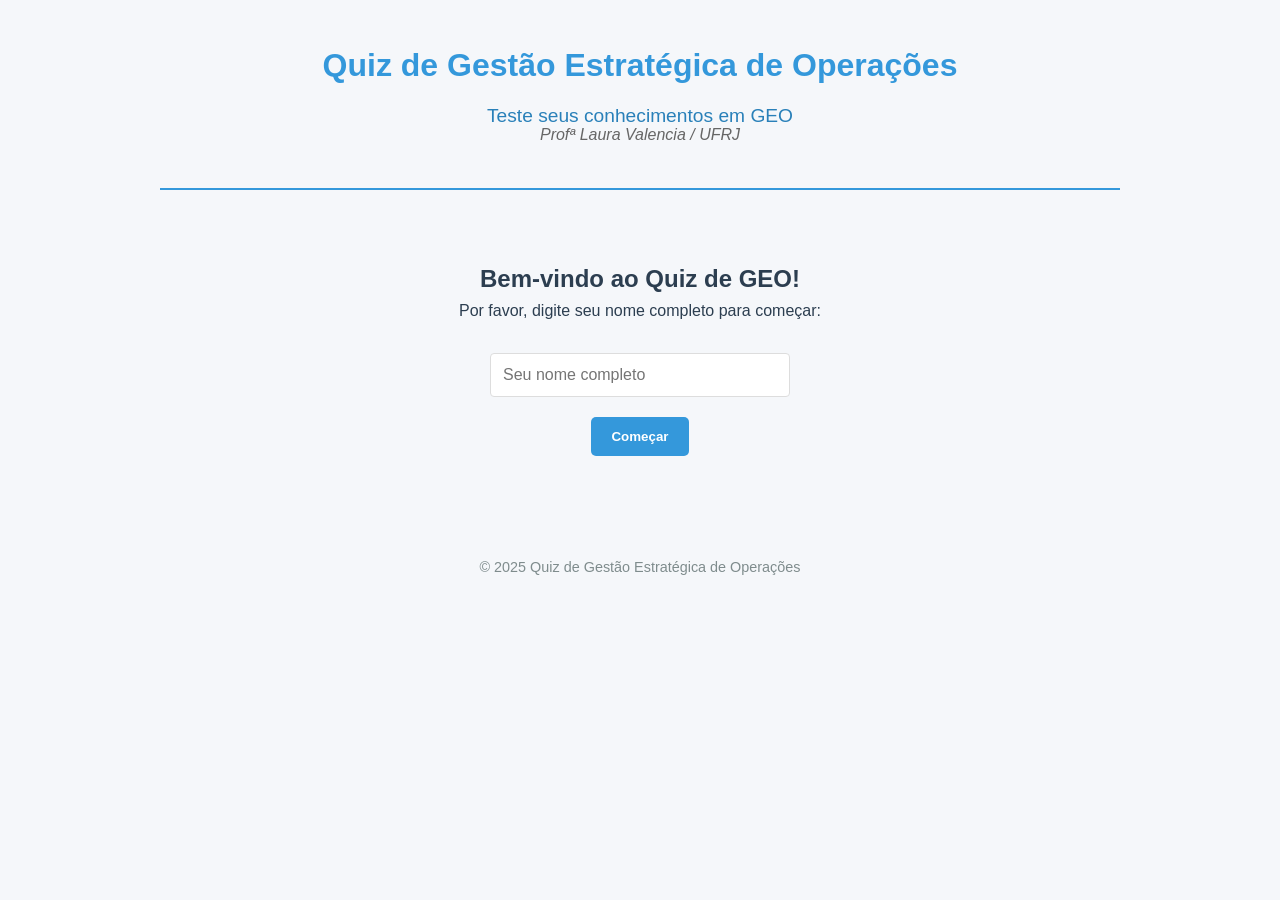
==== commit adaa4176: "Add files via upload" ====
--- a/index.html
+++ b/index.html
@@ -4,478 +4,8 @@
     <meta charset="UTF-8">
     <meta name="viewport" content="width=device-width, initial-scale=1.0">
     <title>Quiz de Gestão Estratégica de Operações</title>
-    <style>
-        /* Estilos gerais */
-        :root {
-            --primary-color: #2c3e50;
-            --secondary-color: #3498db;
-            --accent-color: #e74c3c;
-            --light-color: #ecf0f1;
-            --dark-color: #34495e;
-            --correct-color: #2ecc71;
-            --incorrect-color: #e74c3c;
-        }
-        
-        * {
-            box-sizing: border-box;
-            margin: 0;
-            padding: 0;
-        }
-        
-        body {
-            font-family: 'Segoe UI', Tahoma, Geneva, Verdana, sans-serif;
-            line-height: 1.6;
-            color: var(--dark-color);
-            background-color: #f5f7fa;
-        }
-        
-        .container {
-            max-width: 1000px;
-            margin: 0 auto;
-            padding: 20px;
-        }
-        
-        header {
-            text-align: center;
-            margin-bottom: 30px;
-            padding-bottom: 20px;
-            border-bottom: 1px solid #ddd;
-        }
-        
-        h1 {
-            color: var(--primary-color);
-            margin-bottom: 10px;
-        }
-        
-        .subtitle {
-            color: var(--secondary-color);
-            font-size: 1.2rem;
-            margin-bottom: 5px;
-        }
-        
-        .author {
-            font-style: italic;
-            color: var(--dark-color);
-        }
-        
-        /* Estilos para telas */
-        .screen {
-            display: none;
-            padding: 20px;
-            background-color: white;
-            border-radius: 10px;
-            box-shadow: 0 5px 15px rgba(0, 0, 0, 0.1);
-            margin-bottom: 30px;
-        }
-        
-        .screen.active {
-            display: block;
-        }
-        
-        /* Estilos para tela de tópicos */
-        .intro-content {
-            text-align: center;
-        }
-        
-        .intro-content h2 {
-            color: var(--secondary-color);
-            margin-bottom: 20px;
-        }
-        
-        .topic-grid {
-            display: grid;
-            grid-template-columns: repeat(auto-fit, minmax(250px, 1fr));
-            gap: 20px;
-            margin: 30px 0;
-        }
-        
-        .topic-btn {
-            display: flex;
-            flex-direction: column;
-            align-items: center;
-            justify-content: center;
-            padding: 20px;
-            background-color: white;
-            border: 2px solid var(--light-color);
-            border-radius: 10px;
-            cursor: pointer;
-            transition: all 0.3s ease;
-            height: 150px;
-        }
-        
-        .topic-btn:hover {
-            transform: translateY(-5px);
-            box-shadow: 0 10px 20px rgba(0, 0, 0, 0.1);
-        }
-        
-        .topic-btn:nth-child(1) {
-            background-color: #e8f8e8;
-            border-color: #c1e7c1;
-        }
-        
-        .topic-btn:nth-child(2) {
-            background-color: #e8f0f8;
-            border-color: #c1d9e7;
-        }
-        
-        .topic-btn:nth-child(3) {
-            background-color: #f0e8f8;
-            border-color: #d9c1e7;
-        }
-        
-        .topic-btn:nth-child(4) {
-            background-color: #f8e8e8;
-            border-color: #e7c1c1;
-        }
-        
-        .topic-btn:nth-child(5) {
-            background-color: #f8f8e8;
-            border-color: #e7e7c1;
-        }
-        
-        .topic-btn i {
-            font-size: 2rem;
-            margin-bottom: 10px;
-            color: var(--primary-color);
-        }
-        
-        .topic-btn span {
-            font-weight: bold;
-            text-align: center;
-        }
-        
-        .instructions {
-            background-color: var(--light-color);
-            padding: 20px;
-            border-radius: 10px;
-            margin-top: 20px;
-        }
-        
-        .instructions h3 {
-            margin-bottom: 10px;
-            color: var(--primary-color);
-        }
-        
-        .instructions ul {
-            list-style-position: inside;
-            margin-left: 10px;
-        }
-        
-        /* Estilos para tela de quiz */
-        .quiz-header {
-            display: flex;
-            justify-content: space-between;
-            align-items: center;
-            margin-bottom: 20px;
-            flex-wrap: wrap;
-        }
-        
-        .quiz-header h2 {
-            color: var(--primary-color);
-            margin-bottom: 10px;
-        }
-        
-        .progress-container {
-            width: 100%;
-            margin-top: 10px;
-        }
-        
-        .progress-bar {
-            width: 100%;
-            height: 10px;
-            background-color: var(--light-color);
-            border-radius: 5px;
-            overflow: hidden;
-            margin-bottom: 5px;
-        }
-        
-        .progress {
-            height: 100%;
-            background-color: var(--secondary-color);
-            width: 0;
-            transition: width 0.3s ease;
-        }
-        
-        #question-counter {
-            font-size: 0.9rem;
-            color: var(--dark-color);
-        }
-        
-        #question-container {
-            margin-bottom: 30px;
-        }
-        
-        #question-text {
-            font-size: 1.2rem;
-            margin-bottom: 20px;
-            line-height: 1.5;
-        }
-        
-        .option {
-            display: flex;
-            align-items: flex-start;
-            padding: 15px;
-            margin-bottom: 10px;
-            background-color: var(--light-color);
-            border-radius: 5px;
-            cursor: pointer;
-            transition: background-color 0.3s ease;
-        }
-        
-        .option:hover {
-            background-color: #dfe6e9;
-        }
-        
-        .option.selected {
-            background-color: #d6eaf8;
-            border: 2px solid var(--secondary-color);
-        }
-        
-        .option.correct {
-            background-color: #d5f5e3;
-            border: 2px solid var(--correct-color);
-        }
-        
-        .option.incorrect {
-            background-color: #fadbd8;
-            border: 2px solid var(--incorrect-color);
-        }
-        
-        .option input {
-            margin-right: 10px;
-            margin-top: 3px;
-        }
-        
-        .option-text {
-            flex: 1;
-        }
-        
-        .explanation {
-            display: none;
-            padding: 15px;
-            margin-top: 20px;
-            background-color: #f8f9fa;
-            border-left: 5px solid var(--secondary-color);
-            border-radius: 5px;
-        }
-        
-        .explanation.show {
-            display: block;
-        }
-        
-        .quiz-footer {
-            display: flex;
-            justify-content: space-between;
-            align-items: center;
-            margin-top: 30px;
-        }
-        
-        .navigation-buttons {
-            display: flex;
-            gap: 10px;
-        }
-        
-        .nav-btn {
-            padding: 10px 15px;
-            background-color: var(--light-color);
-            border: none;
-            border-radius: 5px;
-            cursor: pointer;
-            transition: background-color 0.3s ease;
-        }
-        
-        .nav-btn:hover:not(:disabled) {
-            background-color: #dfe6e9;
-        }
-        
-        .nav-btn:disabled {
-            opacity: 0.5;
-            cursor: not-allowed;
-        }
-        
-        .action-btn {
-            padding: 10px 20px;
-            background-color: var(--secondary-color);
-            color: white;
-            border: none;
-            border-radius: 5px;
-            cursor: pointer;
-            transition: background-color 0.3s ease;
-        }
-        
-        .action-btn:hover {
-            background-color: #2980b9;
-        }
-        
-        /* Estilos para tela de resultados */
-        .result-content {
-            text-align: center;
-        }
-        
-        .result-content h2 {
-            color: var(--primary-color);
-            margin-bottom: 30px;
-        }
-        
-        .score-container {
-            margin-bottom: 30px;
-        }
-        
-        .score-circle {
-            width: 150px;
-            height: 150px;
-            border-radius: 50%;
-            background-color: var(--light-color);
-            display: flex;
-            flex-direction: column;
-            justify-content: center;
-            align-items: center;
-            margin: 0 auto 20px;
-            border: 10px solid var(--secondary-color);
-        }
-        
-        #score-value {
-            font-size: 3rem;
-            font-weight: bold;
-            color: var(--primary-color);
-            line-height: 1;
-        }
-        
-        .score-total {
-            font-size: 1.5rem;
-            color: var(--dark-color);
-        }
-        
-        #score-message {
-            font-size: 1.2rem;
-            color: var(--dark-color);
-            margin-bottom: 20px;
-        }
-        
-        .result-details {
-            text-align: left;
-            margin-bottom: 30px;
-        }
-        
-        .result-details h3 {
-            margin-bottom: 15px;
-            color: var(--primary-color);
-        }
-        
-        .result-item {
-            display: flex;
-            justify-content: space-between;
-            padding: 10px;
-            border-bottom: 1px solid #ddd;
-        }
-        
-        .result-status.correct {
-            color: var(--correct-color);
-        }
-        
-        .result-status.incorrect {
-            color: var(--incorrect-color);
-        }
-        
-        .action-buttons {
-            display: flex;
-            justify-content: center;
-            gap: 20px;
-        }
-        
-        /* Estilos para tela de revisão */
-        .review-header {
-            display: flex;
-            justify-content: space-between;
-            align-items: center;
-            margin-bottom: 30px;
-        }
-        
-        .review-header h2 {
-            color: var(--primary-color);
-        }
-        
-        .review-question {
-            margin-bottom: 30px;
-            padding-bottom: 20px;
-            border-bottom: 1px solid #ddd;
-        }
-        
-        .review-question h3 {
-            margin-bottom: 15px;
-            color: var(--primary-color);
-        }
-        
-        .review-option {
-            padding: 10px;
-            margin-bottom: 10px;
-            background-color: var(--light-color);
-            border-radius: 5px;
-        }
-        
-        .review-option.correct {
-            background-color: #d5f5e3;
-            border-left: 5px solid var(--correct-color);
-        }
-        
-        .review-option.incorrect {
-            background-color: #fadbd8;
-            border-left: 5px solid var(--incorrect-color);
-        }
-        
-        .review-option.selected {
-            border: 2px solid var(--secondary-color);
-        }
-        
-        .review-explanation {
-            padding: 15px;
-            margin-top: 15px;
-            background-color: #f8f9fa;
-            border-left: 5px solid var(--secondary-color);
-            border-radius: 5px;
-        }
-        
-        /* Rodapé */
-        footer {
-            text-align: center;
-            margin-top: 30px;
-            padding-top: 20px;
-            border-top: 1px solid #ddd;
-            color: #7f8c8d;
-            font-size: 0.9rem;
-        }
-        
-        /* Responsividade */
-        @media (max-width: 768px) {
-            .topic-grid {
-                grid-template-columns: 1fr;
-            }
-            
-            .quiz-header {
-                flex-direction: column;
-                align-items: flex-start;
-            }
-            
-            .quiz-footer {
-                flex-direction: column;
-                gap: 15px;
-            }
-            
-            .navigation-buttons {
-                width: 100%;
-                justify-content: space-between;
-            }
-            
-            .action-btn {
-                width: 100%;
-            }
-            
-            .action-buttons {
-                flex-direction: column;
-                width: 100%;
-            }
-        }
-    </style>
+    <link rel="stylesheet" href="css/styles.css">
+    <link rel="stylesheet" href="css/login-styles.css">
     <link rel="stylesheet" href="https://cdnjs.cloudflare.com/ajax/libs/font-awesome/6.0.0-beta3/css/all.min.css">
 </head>
 <body>
@@ -486,31 +16,41 @@
             <p class="author">Profª Laura Valencia / UFRJ</p>
         </header>
 
-        <!-- Tela de seleção de tópicos (agora é a tela inicial) -->
-        <div id="intro-screen" class="screen active">
+        <div id="login-screen" class="screen active">
+            <div class="login-content">
+                <h2>Bem-vindo ao Quiz de GEO!</h2>
+                <p>Por favor, digite seu nome completo para começar:</p>
+                <div class="login-form">
+                    <input type="text" id="student-name" placeholder="Seu nome completo">
+                    <button id="start-btn" class="action-btn">Começar</button>
+                </div>
+            </div>
+        </div>
+
+        <div id="intro-screen" class="screen">
             <div class="intro-content">
-                <h2>Bem-vindo ao Quiz de GEO!</h2>
+                <h2>Olá, <span id="welcome-name">Aluno</span>!</h2>
                 <p>Este quiz contém questões sobre Gestão Estratégica de Operações divididas em 5 tópicos.</p>
                 <p>Escolha um tópico para começar:</p>
                 
                 <div class="topic-grid">
-                    <button class="topic-btn" onclick="startQuiz('topic3')">
+                    <button class="topic-btn" data-topic="topic3">
                         <i class="fas fa-tasks"></i>
                         <span>Tópico 3: Introdução à GEO</span>
                     </button>
-                    <button class="topic-btn" onclick="startQuiz('topic4')">
+                    <button class="topic-btn" data-topic="topic4">
                         <i class="fas fa-industry"></i>
                         <span>Tópico 4: Localização Industrial</span>
                     </button>
-                    <button class="topic-btn" onclick="startQuiz('topic5')">
+                    <button class="topic-btn" data-topic="topic5">
                         <i class="fas fa-project-diagram"></i>
                         <span>Tópico 5: Arranjo Físico</span>
                     </button>
-                    <button class="topic-btn" onclick="startQuiz('topic6')">
+                    <button class="topic-btn" data-topic="topic6">
                         <i class="fas fa-calendar-check"></i>
                         <span>Tópico 6: PCP</span>
                     </button>
-                    <button class="topic-btn" onclick="startQuiz('topic8')">
+                    <button class="topic-btn" data-topic="topic8">
                         <i class="fas fa-ship"></i>
                         <span>Tópico 8: Jogo do Barco</span>
                     </button>
@@ -546,12 +86,12 @@
             </div>
 
             <div class="quiz-footer">
-                <button id="home-btn" class="nav-btn" onclick="goToIntroScreen()"><i class="fas fa-home"></i> Voltar ao Menu</button>
+                <button id="home-btn" class="nav-btn"><i class="fas fa-home"></i> Voltar ao Menu</button>
                 <div class="navigation-buttons">
-                    <button id="prev-btn" class="nav-btn" onclick="showPreviousQuestion()" disabled>Anterior</button>
-                    <button id="next-btn" class="nav-btn" onclick="showNextQuestion()">Próxima</button>
+                    <button id="prev-btn" class="nav-btn" disabled>Anterior</button>
+                    <button id="next-btn" class="nav-btn">Próxima</button>
                 </div>
-                <button id="submit-btn" class="action-btn" onclick="checkAnswer()">Verificar Resposta</button>
+                <button id="submit-btn" class="action-btn">Verificar Resposta</button>
             </div>
         </div>
 
@@ -574,8 +114,8 @@
                 </div>
 
                 <div class="action-buttons">
-                    <button id="review-btn" class="action-btn" onclick="showReviewScreen()">Revisar Questões</button>
-                    <button id="restart-btn" class="action-btn" onclick="goToIntroScreen()">Voltar ao Início</button>
+                    <button id="review-btn" class="action-btn">Revisar Questões</button>
+                    <button id="restart-btn" class="action-btn">Voltar ao Início</button>
                 </div>
             </div>
         </div>
@@ -583,7 +123,7 @@
         <div id="review-screen" class="screen">
             <div class="review-header">
                 <h2>Revisão de Questões</h2>
-                <button id="back-to-results" class="nav-btn" onclick="showResultScreen()"><i class="fas fa-arrow-left"></i> Voltar aos Resultados</button>
+                <button id="back-to-results" class="nav-btn"><i class="fas fa-arrow-left"></i> Voltar aos Resultados</button>
             </div>
             <div id="review-container">
                 <!-- Questões para revisão serão inseridas dinamicamente pelo JavaScript -->
@@ -595,426 +135,7 @@
         </footer>
     </div>
 
-    <script>
-        // Variáveis globais
-        let currentTopic = '';
-        let currentQuestions = [];
-        let currentQuestionIndex = 0;
-        let userAnswers = [];
-        let score = 0;
-        let reviewMode = false;
-
-        // Configuração dos tópicos
-        const quizConfig = {
-            topicNames: {
-                topic3: "Tópico 3: Introdução à GEO",
-                topic4: "Tópico 4: Localização Industrial",
-                topic5: "Tópico 5: Arranjo Físico",
-                topic6: "Tópico 6: PCP",
-                topic8: "Tópico 8: Jogo do Barco"
-            }
-        };
-
-        // Função para mostrar uma tela e esconder as outras
-        function showScreen(screenId) {
-            // Esconder todas as telas
-            document.querySelectorAll('.screen').forEach(screen => {
-                screen.classList.remove('active');
-            });
-            
-            // Mostrar a tela desejada
-            document.getElementById(screenId).classList.add('active');
-        }
-
-        // Iniciar o quiz com o tópico selecionado
-        function startQuiz(topic) {
-            currentTopic = topic;
-            currentQuestions = questions[topic];
-            currentQuestionIndex = 0;
-            userAnswers = Array(currentQuestions.length).fill(null);
-            score = 0;
-            reviewMode = false;
-
-            // Atualizar título do tópico
-            document.getElementById('topic-title').textContent = quizConfig.topicNames[topic];
-
-            // Mostrar a tela do quiz
-            showScreen('quiz-screen');
-            
-            // Mostrar a primeira questão
-            showQuestion(0);
-        }
-
-        // Mostrar uma questão específica
-        function showQuestion(index) {
-            const question = currentQuestions[index];
-            
-            // Atualizar contador e barra de progresso
-            document.getElementById('question-counter').textContent = `Questão ${index + 1} de ${currentQuestions.length}`;
-            document.getElementById('progress-bar').style.width = `${((index + 1) / currentQuestions.length) * 100}%`;
-            
-            // Atualizar texto da questão
-            document.getElementById('question-text').innerHTML = question.question;
-            
-            // Limpar e preencher opções
-            const optionsContainer = document.getElementById('options-container');
-            optionsContainer.innerHTML = '';
-            
-            if (question.type === 'multiple') {
-                question.options.forEach((option, i) => {
-                    optionsContainer.innerHTML += `
-                        <div class="option" onclick="selectOption(${i})">
-                            <input type="radio" name="question-${index}" id="option-${index}-${i}" value="${i}">
-                            <label for="option-${index}-${i}" class="option-text">${option}</label>
-                        </div>
-                    `;
-                });
-            } else if (question.type === 'truefalse') {
-                optionsContainer.innerHTML += `
-                    <div class="option" onclick="selectOption(true)">
-                        <input type="radio" name="question-${index}" id="option-${index}-true" value="true">
-                        <label for="option-${index}-true" class="option-text">Verdadeiro</label>
-                    </div>
-                    <div class="option" onclick="selectOption(false)">
-                        <input type="radio" name="question-${index}" id="option-${index}-false" value="false">
-                        <label for="option-${index}-false" class="option-text">Falso</label>
-                    </div>
-                `;
-            } else if (question.type === 'multipleassertive') {
-                question.options.forEach((option, i) => {
-                    optionsContainer.innerHTML += `
-                        <div class="option" onclick="selectOption(${i})">
-                            <input type="radio" name="question-${index}" id="option-${index}-${i}" value="${i}">
-                            <label for="option-${index}-${i}" class="option-text">${option}</label>
-                        </div>
-                    `;
-                });
-            }
-            
-            // Adicionar explicação (inicialmente oculta)
-            optionsContainer.innerHTML += `
-                <div class="explanation" id="explanation">
-                    ${question.explanation}
-                </div>
-            `;
-            
-            // Atualizar estado dos botões de navegação
-            document.getElementById('prev-btn').disabled = index === 0;
-            document.getElementById('next-btn').disabled = index === currentQuestions.length - 1;
-            
-            // Se o usuário já respondeu esta questão, marcar a resposta selecionada
-            if (userAnswers[index] !== null) {
-                const options = document.querySelectorAll('.option');
-                options.forEach((option, i) => {
-                    const input = option.querySelector('input');
-                    if (question.type === 'truefalse') {
-                        if ((input.value === 'true' && userAnswers[index] === true) || 
-                            (input.value === 'false' && userAnswers[index] === false)) {
-                            option.classList.add('selected');
-                            input.checked = true;
-                        }
-                    } else {
-                        if (i === userAnswers[index]) {
-                            option.classList.add('selected');
-                            input.checked = true;
-                        }
-                    }
-                });
-            }
-            
-            // Configurar botão de verificação
-            document.getElementById('submit-btn').textContent = userAnswers[index] !== null ? 'Verificar Novamente' : 'Verificar Resposta';
-        }
-
-        // Selecionar uma opção
-        function selectOption(optionIndex) {
-            const options = document.querySelectorAll('.option');
-            
-            // Remover seleção anterior
-            options.forEach(opt => {
-                opt.classList.remove('selected');
-                const radioInput = opt.querySelector('input');
-                if (radioInput) {
-                    radioInput.checked = false;
-                }
-            });
-            
-            // Marcar esta opção como selecionada
-            if (typeof optionIndex === 'boolean') {
-                // Para verdadeiro/falso
-                const selectedOption = document.querySelector(`.option input[value="${optionIndex}"]`).parentNode;
-                selectedOption.classList.add('selected');
-                selectedOption.querySelector('input').checked = true;
-            } else {
-                // Para múltipla escolha
-                options[optionIndex].classList.add('selected');
-                options[optionIndex].querySelector('input').checked = true;
-            }
-            
-            // Armazenar resposta do usuário
-            userAnswers[currentQuestionIndex] = optionIndex;
-        }
-
-        // Verificar resposta
-        function checkAnswer() {
-            const currentQuestion = currentQuestions[currentQuestionIndex];
-            const userAnswer = userAnswers[currentQuestionIndex];
-            
-            // Verificar se o usuário selecionou uma resposta
-            if (userAnswer === null) {
-                alert('Por favor, selecione uma resposta antes de verificar.');
-                return;
-            }
-            
-            const options = document.querySelectorAll('.option');
-            const explanation = document.getElementById('explanation');
-            
-            // Marcar resposta correta e incorreta
-            options.forEach((option, i) => {
-                const input = option.querySelector('input');
-                let isCorrect = false;
-                
-                if (currentQuestion.type === 'truefalse') {
-                    // Para verdadeiro/falso
-                    isCorrect = (input.value === 'true' && currentQuestion.answer === true) || 
-                                (input.value === 'false' && currentQuestion.answer === false);
-                } else {
-                    // Para múltipla escolha
-                    isCorrect = i === currentQuestion.answer;
-                }
-                
-                if (isCorrect) {
-                    option.classList.add('correct');
-                } else if ((currentQuestion.type === 'truefalse' && 
-                           ((input.value === 'true' && userAnswer === true) || 
-                            (input.value === 'false' && userAnswer === false))) || 
-                           (currentQuestion.type !== 'truefalse' && i === userAnswer)) {
-                    option.classList.add('incorrect');
-                }
-            });
-            
-            // Mostrar explicação
-            explanation.classList.add('show');
-            
-            // Desabilitar cliques nas opções após verificar
-            options.forEach(option => {
-                option.style.pointerEvents = 'none';
-            });
-            
-            // Mudar texto do botão para próxima questão
-            const submitBtn = document.getElementById('submit-btn');
-            submitBtn.textContent = 'Próxima Questão';
-            submitBtn.onclick = function() {
-                if (currentQuestionIndex < currentQuestions.length - 1) {
-                    showNextQuestion();
-                } else {
-                    calculateScore();
-                    showResultScreen();
-                }
-            };
-        }
-
-        // Mostrar questão anterior
-        function showPreviousQuestion() {
-            if (currentQuestionIndex > 0) {
-                currentQuestionIndex--;
-                showQuestion(currentQuestionIndex);
-            }
-        }
-
-        // Mostrar próxima questão
-        function showNextQuestion() {
-            if (currentQuestionIndex < currentQuestions.length - 1) {
-                currentQuestionIndex++;
-                showQuestion(currentQuestionIndex);
-                
-                // Resetar o botão de verificação
-                document.getElementById('submit-btn').textContent = userAnswers[currentQuestionIndex] !== null ? 'Verificar Novamente' : 'Verificar Resposta';
-                document.getElementById('submit-btn').onclick = checkAnswer;
-            }
-        }
-
-        // Calcular pontuação
-        function calculateScore() {
-            score = 0;
-            
-            currentQuestions.forEach((question, index) => {
-                const userAnswer = userAnswers[index];
-                
-                if (userAnswer === null) return; // Pular questões não respondidas
-                
-                let isCorrect = false;
-                
-                if (question.type === 'truefalse') {
-                    isCorrect = userAnswer === question.answer;
-                } else {
-                    isCorrect = userAnswer === question.answer;
-                }
-                
-                if (isCorrect) {
-                    score++;
-                }
-            });
-        }
-
-        // Função para voltar ao menu inicial
-        function goToIntroScreen() {
-            // Resetar o estado do quiz
-            currentTopic = '';
-            currentQuestions = [];
-            currentQuestionIndex = 0;
-            userAnswers = [];
-            score = 0;
-            reviewMode = false;
-            
-            // Mostrar a tela inicial
-            showScreen('intro-screen');
-        }
-
-        // Mostrar tela de resultados
-        function showResultScreen() {
-            // Atualizar pontuação
-            document.getElementById('score-value').textContent = score;
-            
-            // Definir mensagem com base na pontuação
-            const percentage = (score / currentQuestions.length) * 100;
-            if (percentage >= 90) {
-                document.getElementById('score-message').textContent = 'Excelente! Você domina o assunto!';
-            } else if (percentage >= 70) {
-                document.getElementById('score-message').textContent = 'Muito bom! Você tem um bom conhecimento!';
-            } else if (percentage >= 50) {
-                document.getElementById('score-message').textContent = 'Bom! Continue estudando para melhorar.';
-            } else {
-                document.getElementById('score-message').textContent = 'Continue estudando. Você pode melhorar!';
-            }
-            
-            // Preencher detalhes do desempenho
-            const resultBreakdown = document.getElementById('result-breakdown');
-            resultBreakdown.innerHTML = '';
-            
-            currentQuestions.forEach((question, index) => {
-                const userAnswer = userAnswers[index];
-                
-                if (userAnswer === null) {
-                    // Questão não respondida
-                    resultBreakdown.innerHTML += `
-                        <div class="result-item">
-                            <span class="result-question">Questão ${index + 1}</span>
-                            <span class="result-status">Não respondida</span>
-                        </div>
-                    `;
-                    return;
-                }
-                
-                let isCorrect = false;
-                
-                if (question.type === 'truefalse') {
-                    isCorrect = userAnswer === question.answer;
-                } else {
-                    isCorrect = userAnswer === question.answer;
-                }
-                
-                resultBreakdown.innerHTML += `
-                    <div class="result-item">
-                        <span class="result-question">Questão ${index + 1}</span>
-                        <span class="result-status ${isCorrect ? 'correct' : 'incorrect'}">${isCorrect ? 'Correta' : 'Incorreta'}</span>
-                    </div>
-                `;
-            });
-            
-            // Mostrar tela de resultados
-            showScreen('result-screen');
-        }
-
-        // Mostrar tela de revisão
-        function showReviewScreen() {
-            reviewMode = true;
-            const reviewContainer = document.getElementById('review-container');
-            reviewContainer.innerHTML = '';
-            
-            currentQuestions.forEach((question, index) => {
-                const userAnswer = userAnswers[index];
-                
-                let isCorrect = false;
-                if (userAnswer !== null) {
-                    if (question.type === 'truefalse') {
-                        isCorrect = userAnswer === question.answer;
-                    } else {
-                        isCorrect = userAnswer === question.answer;
-                    }
-                }
-                
-                let reviewOptionsHTML = '';
-                
-                if (question.type === 'multiple' || question.type === 'multipleassertive') {
-                    question.options.forEach((option, i) => {
-                        let optionClass = '';
-                        if (i === question.answer) {
-                            optionClass = 'correct';
-                        } else if (userAnswer !== null && i === userAnswer && i !== question.answer) {
-                            optionClass = 'incorrect';
-                        }
-                        
-                        if (userAnswer !== null && i === userAnswer) {
-                            optionClass += ' selected';
-                        }
-                        
-                        reviewOptionsHTML += `
-                            <div class="review-option ${optionClass}">
-                                ${option}
-                            </div>
-                        `;
-                    });
-                } else if (question.type === 'truefalse') {
-                    let trueClass = '';
-                    let falseClass = '';
-                    
-                    if (question.answer === true) {
-                        trueClass = 'correct';
-                    } else {
-                        falseClass = 'correct';
-                    }
-                    
-                    if (userAnswer !== null) {
-                        if (userAnswer === true && question.answer !== true) {
-                            trueClass = 'incorrect';
-                        } else if (userAnswer === false && question.answer !== false) {
-                            falseClass = 'incorrect';
-                        }
-                        
-                        if (userAnswer === true) {
-                            trueClass += ' selected';
-                        } else if (userAnswer === false) {
-                            falseClass += ' selected';
-                        }
-                    }
-                    
-                    reviewOptionsHTML += `
-                        <div class="review-option ${trueClass}">
-                            Verdadeiro
-                        </div>
-                        <div class="review-option ${falseClass}">
-                            Falso
-                        </div>
-                    `;
-                }
-                
-                reviewContainer.innerHTML += `
-                    <div class="review-question">
-                        <h3>${index + 1}. ${question.question}</h3>
-                        <div class="review-options">
-                            ${reviewOptionsHTML}
-                        </div>
-                        <div class="review-explanation">
-                            ${question.explanation}
-                        </div>
-                    </div>
-                `;
-            });
-            
-            showScreen('review-screen');
-        }
-    </script>
     <script src="js/questions.js"></script>
+    <script src="js/app.js"></script>
 </body>
 </html>
--- a/css/styles.css
+++ b/css/styles.css
@@ -0,0 +1,503 @@
+/* Estilos gerais */
+:root {
+    --primary-color: #3498db;
+    --secondary-color: #2980b9;
+    --accent-color: #e74c3c;
+    --light-color: #ecf0f1;
+    --dark-color: #2c3e50;
+    --correct-color: #27ae60;
+    --incorrect-color: #e74c3c;
+    --neutral-color: #f39c12;
+    --shadow: 0 4px 6px rgba(0, 0, 0, 0.1);
+    --transition: all 0.3s ease;
+}
+
+* {
+    margin: 0;
+    padding: 0;
+    box-sizing: border-box;
+}
+
+body {
+    font-family: 'Segoe UI', Tahoma, Geneva, Verdana, sans-serif;
+    line-height: 1.6;
+    color: var(--dark-color);
+    background-color: #f5f7fa;
+    min-height: 100vh;
+}
+
+.container {
+    max-width: 1000px;
+    margin: 0 auto;
+    padding: 20px;
+}
+
+header {
+    text-align: center;
+    margin-bottom: 30px;
+    padding: 20px 0;
+    border-bottom: 2px solid var(--primary-color);
+}
+
+header h1 {
+    color: var(--primary-color);
+    margin-bottom: 10px;
+}
+
+.subtitle {
+    font-size: 1.2rem;
+    color: var(--secondary-color);
+}
+
+/* Estilos para as telas */
+.screen {
+    display: none;
+    opacity: 0;
+    transform: translateY(20px);
+    transition: var(--transition);
+}
+
+.screen.active {
+    display: block;
+    opacity: 1;
+    transform: translateY(0);
+}
+
+/* Tela de introdução */
+.intro-content {
+    background-color: white;
+    border-radius: 10px;
+    padding: 30px;
+    box-shadow: var(--shadow);
+}
+
+.intro-content h2 {
+    color: var(--primary-color);
+    margin-bottom: 20px;
+    text-align: center;
+}
+
+.topic-grid {
+    display: grid;
+    grid-template-columns: repeat(auto-fit, minmax(150px, 1fr));
+    gap: 20px;
+    margin: 30px 0;
+}
+
+.topic-btn {
+    display: flex;
+    flex-direction: column;
+    align-items: center;
+    justify-content: center;
+    padding: 20px;
+    background-color: var(--light-color);
+    border: none;
+    border-radius: 10px;
+    cursor: pointer;
+    transition: var(--transition);
+    height: 120px;
+}
+
+.topic-btn:hover {
+    background-color: var(--primary-color);
+    color: white;
+    transform: translateY(-5px);
+}
+
+.topic-btn i {
+    font-size: 2rem;
+    margin-bottom: 10px;
+}
+
+.instructions {
+    background-color: var(--light-color);
+    border-radius: 10px;
+    padding: 20px;
+    margin-top: 30px;
+}
+
+.instructions h3 {
+    color: var(--secondary-color);
+    margin-bottom: 10px;
+}
+
+.instructions ul {
+    padding-left: 20px;
+}
+
+/* Tela do quiz */
+.quiz-header {
+    display: flex;
+    flex-direction: column;
+    margin-bottom: 20px;
+}
+
+.quiz-header h2 {
+    color: var(--primary-color);
+    margin-bottom: 15px;
+}
+
+.progress-container {
+    display: flex;
+    align-items: center;
+    margin-bottom: 20px;
+}
+
+.progress-bar {
+    flex: 1;
+    height: 10px;
+    background-color: var(--light-color);
+    border-radius: 5px;
+    overflow: hidden;
+    margin-right: 15px;
+}
+
+.progress {
+    height: 100%;
+    background-color: var(--primary-color);
+    width: 0;
+    transition: width 0.3s ease;
+}
+
+#question-container {
+    background-color: white;
+    border-radius: 10px;
+    padding: 30px;
+    margin-bottom: 20px;
+    box-shadow: var(--shadow);
+}
+
+#question-text {
+    margin-bottom: 20px;
+}
+
+.option {
+    display: flex;
+    align-items: flex-start;
+    margin-bottom: 15px;
+    padding: 15px;
+    background-color: var(--light-color);
+    border-radius: 8px;
+    cursor: pointer;
+    transition: var(--transition);
+}
+
+.option:hover {
+    background-color: #d6e4f0;
+}
+
+.option.selected {
+    background-color: var(--primary-color);
+    color: white;
+}
+
+.option.correct {
+    background-color: var(--correct-color);
+    color: white;
+}
+
+.option.incorrect {
+    background-color: var(--incorrect-color);
+    color: white;
+}
+
+.option input {
+    margin-right: 10px;
+    margin-top: 3px;
+}
+
+.option-text {
+    flex: 1;
+}
+
+.explanation {
+    margin-top: 20px;
+    padding: 15px;
+    background-color: #f8f9fa;
+    border-left: 4px solid var(--neutral-color);
+    border-radius: 4px;
+    display: none;
+}
+
+.explanation.show {
+    display: block;
+    animation: fadeIn 0.5s;
+}
+
+@keyframes fadeIn {
+    from { opacity: 0; }
+    to { opacity: 1; }
+}
+
+.quiz-footer {
+    display: flex;
+    justify-content: space-between;
+    align-items: center;
+    margin-top: 20px;
+    flex-wrap: wrap;
+}
+
+.navigation-buttons {
+    display: flex;
+    gap: 10px;
+}
+
+.nav-btn, .action-btn {
+    padding: 12px 20px;
+    border: none;
+    border-radius: 5px;
+    cursor: pointer;
+    transition: var(--transition);
+    font-weight: 600;
+}
+
+.nav-btn {
+    background-color: var(--light-color);
+    color: var(--dark-color);
+}
+
+.nav-btn:hover:not(:disabled) {
+    background-color: #d6e4f0;
+}
+
+.nav-btn:disabled {
+    opacity: 0.5;
+    cursor: not-allowed;
+}
+
+#home-btn {
+    background-color: #e8f4ff;
+    border: 1px solid #c0d8f0;
+    color: var(--secondary-color);
+}
+
+#home-btn:hover {
+    background-color: #d0e8ff;
+}
+
+.action-btn {
+    background-color: var(--primary-color);
+    color: white;
+}
+
+.action-btn:hover {
+    background-color: var(--secondary-color);
+}
+
+/* Tela de resultados */
+.result-content {
+    background-color: white;
+    border-radius: 10px;
+    padding: 30px;
+    box-shadow: var(--shadow);
+    text-align: center;
+}
+
+.result-content h2 {
+    color: var(--primary-color);
+    margin-bottom: 30px;
+}
+
+.score-container {
+    display: flex;
+    flex-direction: column;
+    align-items: center;
+    margin-bottom: 30px;
+}
+
+.score-circle {
+    width: 150px;
+    height: 150px;
+    border-radius: 50%;
+    background-color: var(--light-color);
+    display: flex;
+    flex-direction: column;
+    justify-content: center;
+    align-items: center;
+    margin-bottom: 20px;
+    box-shadow: var(--shadow);
+    position: relative;
+}
+
+#score-value {
+    font-size: 3rem;
+    font-weight: bold;
+    color: var(--primary-color);
+}
+
+.score-total {
+    font-size: 1.5rem;
+    color: var(--secondary-color);
+}
+
+#score-message {
+    font-size: 1.2rem;
+    font-weight: 600;
+}
+
+.result-details {
+    text-align: left;
+    margin: 30px 0;
+}
+
+.result-details h3 {
+    color: var(--secondary-color);
+    margin-bottom: 15px;
+    text-align: center;
+}
+
+.result-item {
+    display: flex;
+    justify-content: space-between;
+    padding: 10px;
+    border-bottom: 1px solid #eee;
+}
+
+.result-item:last-child {
+    border-bottom: none;
+}
+
+.result-question {
+    flex: 1;
+}
+
+.result-status {
+    font-weight: bold;
+}
+
+.result-status.correct {
+    color: var(--correct-color);
+}
+
+.result-status.incorrect {
+    color: var(--incorrect-color);
+}
+
+.action-buttons {
+    display: flex;
+    justify-content: center;
+    gap: 20px;
+    margin-top: 30px;
+}
+
+/* Tela de revisão */
+.review-header {
+    display: flex;
+    justify-content: space-between;
+    align-items: center;
+    margin-bottom: 20px;
+}
+
+.review-question {
+    background-color: white;
+    border-radius: 10px;
+    padding: 20px;
+    margin-bottom: 20px;
+    box-shadow: var(--shadow);
+}
+
+.review-question h3 {
+    margin-bottom: 15px;
+    color: var(--dark-color);
+}
+
+.review-options {
+    margin-bottom: 15px;
+}
+
+.review-option {
+    padding: 10px;
+    margin-bottom: 10px;
+    border-radius: 5px;
+}
+
+.review-option.correct {
+    background-color: rgba(39, 174, 96, 0.2);
+    border-left: 4px solid var(--correct-color);
+}
+
+.review-option.incorrect {
+    background-color: rgba(231, 76, 60, 0.2);
+    border-left: 4px solid var(--incorrect-color);
+}
+
+.review-option.selected {
+    font-weight: bold;
+}
+
+.review-explanation {
+    background-color: #f8f9fa;
+    padding: 15px;
+    border-radius: 5px;
+    border-left: 4px solid var(--neutral-color);
+}
+
+/* Footer */
+footer {
+    text-align: center;
+    margin-top: 40px;
+    padding: 20px 0;
+    color: #7f8c8d;
+    font-size: 0.9rem;
+}
+
+/* Responsividade */
+@media (max-width: 768px) {
+    .container {
+        padding: 15px;
+    }
+    
+    header {
+        padding: 15px 0;
+    }
+    
+    header h1 {
+        font-size: 1.8rem;
+    }
+    
+    .topic-grid {
+        grid-template-columns: repeat(2, 1fr);
+    }
+    
+    .quiz-footer {
+        flex-direction: column;
+        gap: 10px;
+    }
+    
+    .nav-btn, .action-btn {
+        width: 100%;
+        margin-bottom: 10px;
+    }
+    
+    .action-buttons {
+        flex-direction: column;
+    }
+    
+    .score-circle {
+        width: 120px;
+        height: 120px;
+    }
+    
+    .navigation-buttons {
+        width: 100%;
+        justify-content: space-between;
+    }
+}
+
+@media (max-width: 480px) {
+    header h1 {
+        font-size: 1.5rem;
+    }
+    
+    .topic-grid {
+        grid-template-columns: 1fr;
+    }
+    
+    #question-container {
+        padding: 20px;
+    }
+    
+    .option {
+        padding: 12px;
+    }
+}
--- a/css/login-styles.css
+++ b/css/login-styles.css
@@ -0,0 +1,32 @@
+.author {
+    font-style: italic;
+    color: #666;
+    text-align: center;
+    margin-top: -10px;
+    margin-bottom: 20px;
+}
+
+/* Estilos para a tela de login */
+.login-content {
+    text-align: center;
+    padding: 40px 20px;
+}
+
+.login-form {
+    margin-top: 30px;
+}
+
+.login-form input {
+    padding: 12px;
+    width: 80%;
+    max-width: 300px;
+    border: 1px solid #ddd;
+    border-radius: 4px;
+    font-size: 16px;
+    margin-bottom: 20px;
+}
+
+#start-btn {
+    display: block;
+    margin: 0 auto;
+}
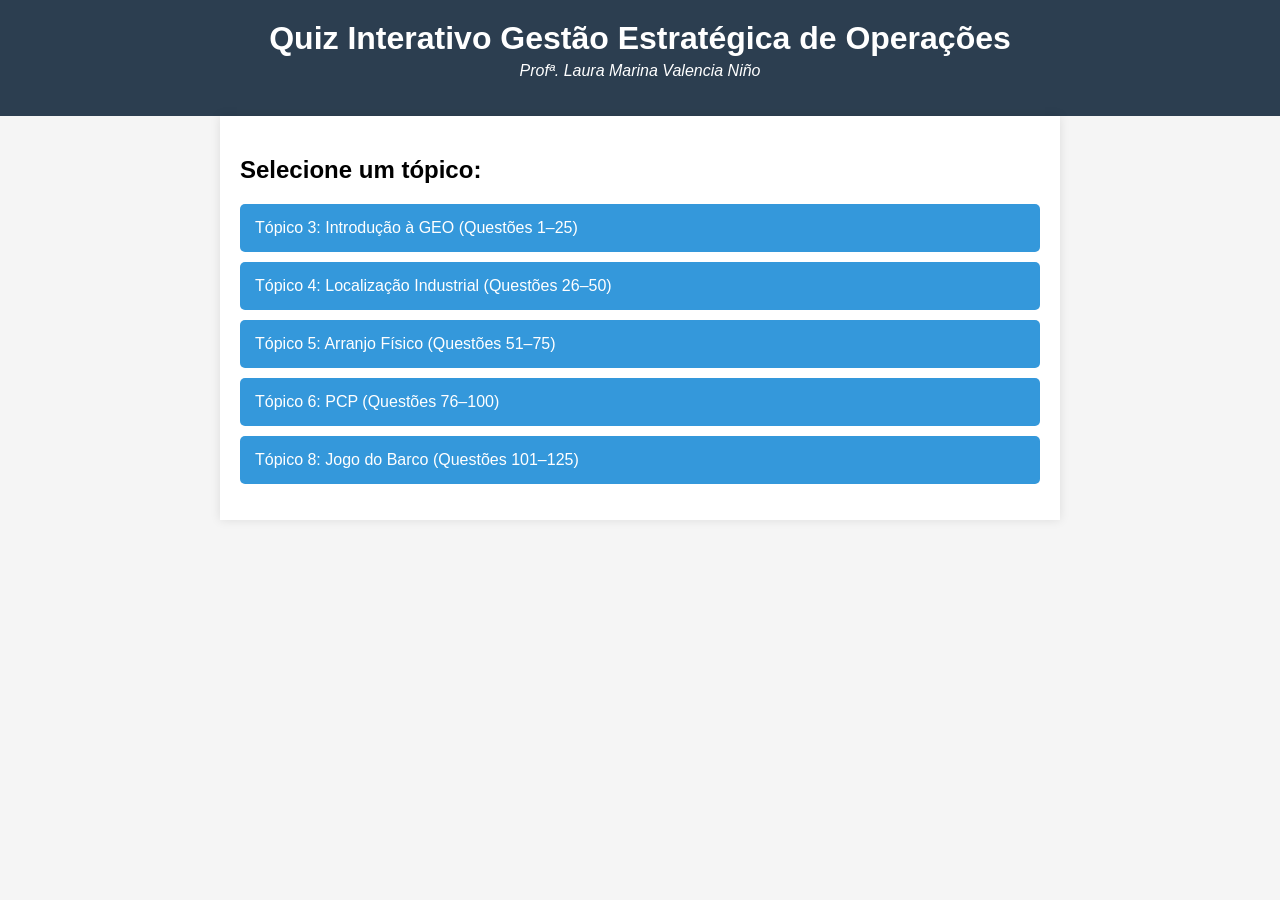
==== commit 6cc0ba08: "Add files via upload" ====
--- a/index.html
+++ b/index.html
@@ -1,141 +1,390 @@
 <!DOCTYPE html>
-<html lang="pt-BR">
+<html lang="pt-br">
 <head>
     <meta charset="UTF-8">
     <meta name="viewport" content="width=device-width, initial-scale=1.0">
-    <title>Quiz de Gestão Estratégica de Operações</title>
-    <link rel="stylesheet" href="css/styles.css">
-    <link rel="stylesheet" href="css/login-styles.css">
-    <link rel="stylesheet" href="https://cdnjs.cloudflare.com/ajax/libs/font-awesome/6.0.0-beta3/css/all.min.css">
+    <title>Quiz Interativo Gestão Estratégica de Operações</title>
+    <style>
+        body {
+            font-family: Arial, sans-serif;
+            margin: 0;
+            padding: 0;
+            background-color: #f5f5f5;
+        }
+        
+        header {
+            background-color: #2c3e50;
+            color: white;
+            padding: 20px;
+            text-align: center;
+        }
+        
+        h1 {
+            margin: 0;
+        }
+        
+        .content {
+            max-width: 800px;
+            margin: 0 auto;
+            padding: 20px;
+            background-color: white;
+            box-shadow: 0 0 10px rgba(0, 0, 0, 0.1);
+        }
+        
+        .topic-list {
+            list-style: none;
+            padding: 0;
+        }
+        
+        .topic-item {
+            padding: 15px;
+            margin-bottom: 10px;
+            background-color: #3498db;
+            color: white;
+            border-radius: 5px;
+            cursor: pointer;
+            transition: background-color 0.3s;
+        }
+        
+        .topic-item:hover {
+            background-color: #2980b9;
+        }
+        
+        .question-container {
+            display: none;
+        }
+        
+        .progress-bar {
+            height: 10px;
+            background-color: #ecf0f1;
+            margin-bottom: 20px;
+            border-radius: 5px;
+            overflow: hidden;
+        }
+        
+        .progress-bar-fill {
+            height: 100%;
+            background-color: #3498db;
+            width: 0;
+            transition: width 0.3s;
+        }
+        
+        .question-box {
+            background-color: #ecf0f1;
+            padding: 20px;
+            border-radius: 5px;
+            margin-bottom: 20px;
+        }
+        
+        .question-title {
+            color: #3498db;
+            margin-top: 0;
+        }
+        
+        .question-text {
+            margin-bottom: 15px;
+            line-height: 1.5;
+            white-space: pre-line;
+        }
+        
+        .alternatives {
+            list-style: none;
+            padding: 0;
+        }
+        
+        .alternative {
+            padding: 10px 15px;
+            margin-bottom: 10px;
+            background-color: white;
+            border: 1px solid #ddd;
+            border-radius: 5px;
+            cursor: pointer;
+            transition: background-color 0.3s;
+        }
+        
+        .alternative:hover {
+            background-color: #f5f5f5;
+        }
+        
+        .alternative.selected {
+            background-color: #3498db;
+            color: white;
+            border-color: #3498db;
+        }
+        
+        .buttons {
+            display: flex;
+            justify-content: space-between;
+            margin-top: 20px;
+        }
+        
+        button {
+            padding: 10px 20px;
+            border: none;
+            border-radius: 5px;
+            cursor: pointer;
+            font-weight: bold;
+        }
+        
+        #btn-back {
+            background-color: #2c3e50;
+            color: white;
+        }
+        
+        #btn-check {
+            background-color: #3498db;
+            color: white;
+        }
+        
+        #btn-next {
+            background-color: #f39c12;
+            color: white;
+        }
+        
+        button:disabled {
+            opacity: 0.5;
+            cursor: not-allowed;
+        }
+        
+        .feedback {
+            padding: 15px;
+            margin-top: 20px;
+            border-radius: 5px;
+            display: none;
+        }
+        
+        .feedback.correct {
+            background-color: #dff0d8;
+            color: #3c763d;
+        }
+        
+        .feedback.incorrect {
+            background-color: #f2dede;
+            color: #a94442;
+        }
+    </style>
 </head>
 <body>
-    <div class="container">
-        <header>
-            <h1>Quiz de Gestão Estratégica de Operações</h1>
-            <p class="subtitle">Teste seus conhecimentos em GEO</p>
-            <p class="author">Profª Laura Valencia / UFRJ</p>
-        </header>
-
-        <div id="login-screen" class="screen active">
-            <div class="login-content">
-                <h2>Bem-vindo ao Quiz de GEO!</h2>
-                <p>Por favor, digite seu nome completo para começar:</p>
-                <div class="login-form">
-                    <input type="text" id="student-name" placeholder="Seu nome completo">
-                    <button id="start-btn" class="action-btn">Começar</button>
-                </div>
+    <header>
+        <h1>Quiz Interativo Gestão Estratégica de Operações</h1>
+        <p style="margin-top: 5px; font-style: italic; color: white;">Profª. Laura Marina Valencia Niño</p>
+    </header>
+    
+    <div class="content">
+        <!-- Tela inicial com lista de tópicos -->
+        <div id="topic-screen">
+            <h2>Selecione um tópico:</h2>
+            <ul class="topic-list">
+                <li class="topic-item" onclick="iniciarTopico(3, 'Introdução à GEO', 1, 25)">Tópico 3: Introdução à GEO (Questões 1–25)</li>
+                <li class="topic-item" onclick="iniciarTopico(4, 'Localização Industrial', 26, 50)">Tópico 4: Localização Industrial (Questões 26–50)</li>
+                <li class="topic-item" onclick="iniciarTopico(5, 'Arranjo Físico', 51, 75)">Tópico 5: Arranjo Físico (Questões 51–75)</li>
+                <li class="topic-item" onclick="iniciarTopico(6, 'PCP', 76, 100)">Tópico 6: PCP (Questões 76–100)</li>
+                <li class="topic-item" onclick="iniciarTopico(8, 'Jogo do Barco', 101, 125)">Tópico 8: Jogo do Barco (Questões 101–125)</li>
+            </ul>
+        </div>
+        
+        <!-- Tela de questões -->
+        <div id="question-screen" class="question-container">
+            <div class="progress-bar">
+                <div class="progress-bar-fill" id="progress-fill"></div>
+            </div>
+            
+            <div class="question-box">
+                <h3 class="question-title" id="question-number">Questão 1</h3>
+                <div class="question-text" id="question-text"></div>
+                
+                <ul class="alternatives" id="alternatives-list"></ul>
+            </div>
+            
+            <div class="feedback" id="feedback"></div>
+            
+            <div class="buttons">
+                <button id="btn-back" onclick="voltarAoMenu()">Voltar ao Menu</button>
+                <button id="btn-check" onclick="verificarResposta()">Verificar</button>
+                <button id="btn-next" onclick="proximaQuestao()" disabled>Próxima</button>
             </div>
         </div>
-
-        <div id="intro-screen" class="screen">
-            <div class="intro-content">
-                <h2>Olá, <span id="welcome-name">Aluno</span>!</h2>
-                <p>Este quiz contém questões sobre Gestão Estratégica de Operações divididas em 5 tópicos.</p>
-                <p>Escolha um tópico para começar:</p>
+    </div>
+    
+    <script>
+        // Variáveis globais
+        let questoes = {};
+        let topicoAtual = null;
+        let questaoAtualIndex = 0;
+        let questoesDoTopico = [];
+        let respostaUsuario = null;
+        
+        // Carregar dados de questões
+        async function carregarQuestoes() {
+            try {
+                const response = await fetch('data/questoes_melhoradas.json');
+                if (!response.ok) {
+                    throw new Error('Erro ao carregar questões');
+                }
                 
-                <div class="topic-grid">
-                    <button class="topic-btn" data-topic="topic3">
-                        <i class="fas fa-tasks"></i>
-                        <span>Tópico 3: Introdução à GEO</span>
-                    </button>
-                    <button class="topic-btn" data-topic="topic4">
-                        <i class="fas fa-industry"></i>
-                        <span>Tópico 4: Localização Industrial</span>
-                    </button>
-                    <button class="topic-btn" data-topic="topic5">
-                        <i class="fas fa-project-diagram"></i>
-                        <span>Tópico 5: Arranjo Físico</span>
-                    </button>
-                    <button class="topic-btn" data-topic="topic6">
-                        <i class="fas fa-calendar-check"></i>
-                        <span>Tópico 6: PCP</span>
-                    </button>
-                    <button class="topic-btn" data-topic="topic8">
-                        <i class="fas fa-ship"></i>
-                        <span>Tópico 8: Jogo do Barco</span>
-                    </button>
-                </div>
+                questoes = await response.json();
+                console.log('Questões carregadas:', Object.keys(questoes).length);
+            } catch (error) {
+                console.error('Erro ao carregar questões:', error);
+                alert('Erro ao carregar as questões. Por favor, recarregue a página.');
+            }
+        }
+        
+        // Iniciar um tópico
+        function iniciarTopico(id, titulo, faixaInicio, faixaFim) {
+            topicoAtual = {
+                id: id,
+                titulo: titulo,
+                faixa_inicio: faixaInicio,
+                faixa_fim: faixaFim
+            };
+            
+            // Filtrar questões do tópico
+            questoesDoTopico = [];
+            for (let i = faixaInicio; i <= faixaFim; i++) {
+                if (questoes[i]) {
+                    questoesDoTopico.push(questoes[i]);
+                }
+            }
+            
+            if (questoesDoTopico.length === 0) {
+                alert('Não foram encontradas questões para este tópico.');
+                return;
+            }
+            
+            questaoAtualIndex = 0;
+            document.getElementById('topic-screen').style.display = 'none';
+            document.getElementById('question-screen').style.display = 'block';
+            renderizarQuestao();
+        }
+        
+        // Renderizar questão atual
+        function renderizarQuestao() {
+            const questao = questoesDoTopico[questaoAtualIndex];
+            
+            // Atualizar progresso
+            const progresso = ((questaoAtualIndex + 1) / questoesDoTopico.length) * 100;
+            document.getElementById('progress-fill').style.width = `${progresso}%`;
+            
+            // Atualizar número da questão
+            document.getElementById('question-number').textContent = `Questão ${questao.numero}`;
+            
+            // Atualizar texto da questão
+            document.getElementById('question-text').textContent = questao.enunciado;
+            
+            // Limpar alternativas anteriores
+            const alternativesList = document.getElementById('alternatives-list');
+            alternativesList.innerHTML = '';
+            
+            // Adicionar alternativas
+            if (questao.eh_vf) {
+                // Questão de verdadeiro/falso
+                const altV = document.createElement('li');
+                altV.className = 'alternative';
+                altV.textContent = 'V) Verdadeiro';
+                altV.setAttribute('data-letra', 'V');
+                altV.addEventListener('click', selecionarAlternativa);
+                alternativesList.appendChild(altV);
                 
-                <div class="instructions">
-                    <h3>Instruções:</h3>
-                    <ul>
-                        <li>Cada tópico contém 25 questões de múltipla escolha, verdadeiro/falso e múltipla assertiva</li>
-                        <li>Após responder, você verá a explicação da resposta correta</li>
-                        <li>Ao final, você receberá sua pontuação</li>
-                    </ul>
-                </div>
-            </div>
-        </div>
-
-        <div id="quiz-screen" class="screen">
-            <div class="quiz-header">
-                <h2 id="topic-title">Tópico</h2>
-                <div class="progress-container">
-                    <div class="progress-bar">
-                        <div class="progress" id="progress-bar"></div>
-                    </div>
-                    <span id="question-counter">Questão 1 de 25</span>
-                </div>
-            </div>
-
-            <div id="question-container">
-                <h3 id="question-text">Texto da questão aparecerá aqui</h3>
-                <div id="options-container">
-                    <!-- Opções serão inseridas dinamicamente pelo JavaScript -->
-                </div>
-            </div>
-
-            <div class="quiz-footer">
-                <button id="home-btn" class="nav-btn"><i class="fas fa-home"></i> Voltar ao Menu</button>
-                <div class="navigation-buttons">
-                    <button id="prev-btn" class="nav-btn" disabled>Anterior</button>
-                    <button id="next-btn" class="nav-btn">Próxima</button>
-                </div>
-                <button id="submit-btn" class="action-btn">Verificar Resposta</button>
-            </div>
-        </div>
-
-        <div id="result-screen" class="screen">
-            <div class="result-content">
-                <h2>Resultados</h2>
-                <div class="score-container">
-                    <div class="score-circle">
-                        <span id="score-value">0</span>
-                        <span class="score-total">/25</span>
-                    </div>
-                    <p id="score-message">Mensagem baseada na pontuação</p>
-                </div>
-
-                <div class="result-details">
-                    <h3>Detalhes do Desempenho</h3>
-                    <div id="result-breakdown">
-                        <!-- Detalhes serão inseridos dinamicamente pelo JavaScript -->
-                    </div>
-                </div>
-
-                <div class="action-buttons">
-                    <button id="review-btn" class="action-btn">Revisar Questões</button>
-                    <button id="restart-btn" class="action-btn">Voltar ao Início</button>
-                </div>
-            </div>
-        </div>
-
-        <div id="review-screen" class="screen">
-            <div class="review-header">
-                <h2>Revisão de Questões</h2>
-                <button id="back-to-results" class="nav-btn"><i class="fas fa-arrow-left"></i> Voltar aos Resultados</button>
-            </div>
-            <div id="review-container">
-                <!-- Questões para revisão serão inseridas dinamicamente pelo JavaScript -->
-            </div>
-        </div>
-
-        <footer>
-            <p>&copy; 2025 Quiz de Gestão Estratégica de Operações</p>
-        </footer>
-    </div>
-
-    <script src="js/questions.js"></script>
-    <script src="js/app.js"></script>
+                const altF = document.createElement('li');
+                altF.className = 'alternative';
+                altF.textContent = 'F) Falso';
+                altF.setAttribute('data-letra', 'F');
+                altF.addEventListener('click', selecionarAlternativa);
+                alternativesList.appendChild(altF);
+            } else {
+                // Questão de múltipla escolha
+                questao.alternativas.forEach(alt => {
+                    const li = document.createElement('li');
+                    li.className = 'alternative';
+                    li.textContent = `${alt.letra}) ${alt.texto}`;
+                    li.setAttribute('data-letra', alt.letra);
+                    li.addEventListener('click', selecionarAlternativa);
+                    alternativesList.appendChild(li);
+                });
+            }
+            
+            // Resetar resposta do usuário
+            respostaUsuario = null;
+            
+            // Resetar feedback
+            document.getElementById('feedback').style.display = 'none';
+            
+            // Resetar botões
+            document.getElementById('btn-check').disabled = false;
+            document.getElementById('btn-next').disabled = true;
+        }
+        
+        // Selecionar alternativa
+        function selecionarAlternativa(event) {
+            // Remover seleção anterior
+            const alternativas = document.querySelectorAll('.alternative');
+            alternativas.forEach(alt => alt.classList.remove('selected'));
+            
+            // Selecionar alternativa clicada
+            event.target.classList.add('selected');
+            respostaUsuario = event.target.getAttribute('data-letra');
+        }
+        
+        // Verificar resposta
+        function verificarResposta() {
+            if (!respostaUsuario) {
+                alert('Por favor, selecione uma alternativa.');
+                return;
+            }
+            
+            const questao = questoesDoTopico[questaoAtualIndex];
+            const feedbackElement = document.getElementById('feedback');
+            
+            // Normalizar resposta do usuário e gabarito para comparação
+            let respostaNormalizada = respostaUsuario.toLowerCase().trim();
+            let gabaritoNormalizado = questao.gabarito.toLowerCase().trim();
+            
+            // Converter v/f para verdadeiro/falso se necessário
+            if (questao.eh_vf) {
+                if (respostaNormalizada === 'v') respostaNormalizada = 'verdadeiro';
+                if (respostaNormalizada === 'f') respostaNormalizada = 'falso';
+                if (gabaritoNormalizado === 'v') gabaritoNormalizado = 'verdadeiro';
+                if (gabaritoNormalizado === 'f') gabaritoNormalizado = 'falso';
+            }
+            
+            console.log('Resposta do usuário:', respostaNormalizada);
+            console.log('Gabarito:', gabaritoNormalizado);
+            
+            const estaCorreto = respostaNormalizada === gabaritoNormalizado;
+            
+            // Exibir feedback
+            feedbackElement.className = `feedback ${estaCorreto ? 'correct' : 'incorrect'}`;
+            feedbackElement.innerHTML = estaCorreto 
+                ? '<strong>Correto!</strong> Parabéns, você acertou!' 
+                : `<strong>Incorreto.</strong> A resposta correta é: ${questao.gabarito.toUpperCase()}`;
+            feedbackElement.style.display = 'block';
+            
+            // Habilitar botão de próxima questão
+            document.getElementById('btn-check').disabled = true;
+            document.getElementById('btn-next').disabled = false;
+        }
+        
+        // Próxima questão
+        function proximaQuestao() {
+            questaoAtualIndex++;
+            
+            if (questaoAtualIndex >= questoesDoTopico.length) {
+                // Voltar para a tela de tópicos se acabaram as questões
+                voltarAoMenu();
+            } else {
+                renderizarQuestao();
+            }
+        }
+        
+        // Voltar ao menu
+        function voltarAoMenu() {
+            document.getElementById('question-screen').style.display = 'none';
+            document.getElementById('topic-screen').style.display = 'block';
+        }
+        
+        // Inicializar
+        document.addEventListener('DOMContentLoaded', carregarQuestoes);
+    </script>
 </body>
 </html>
